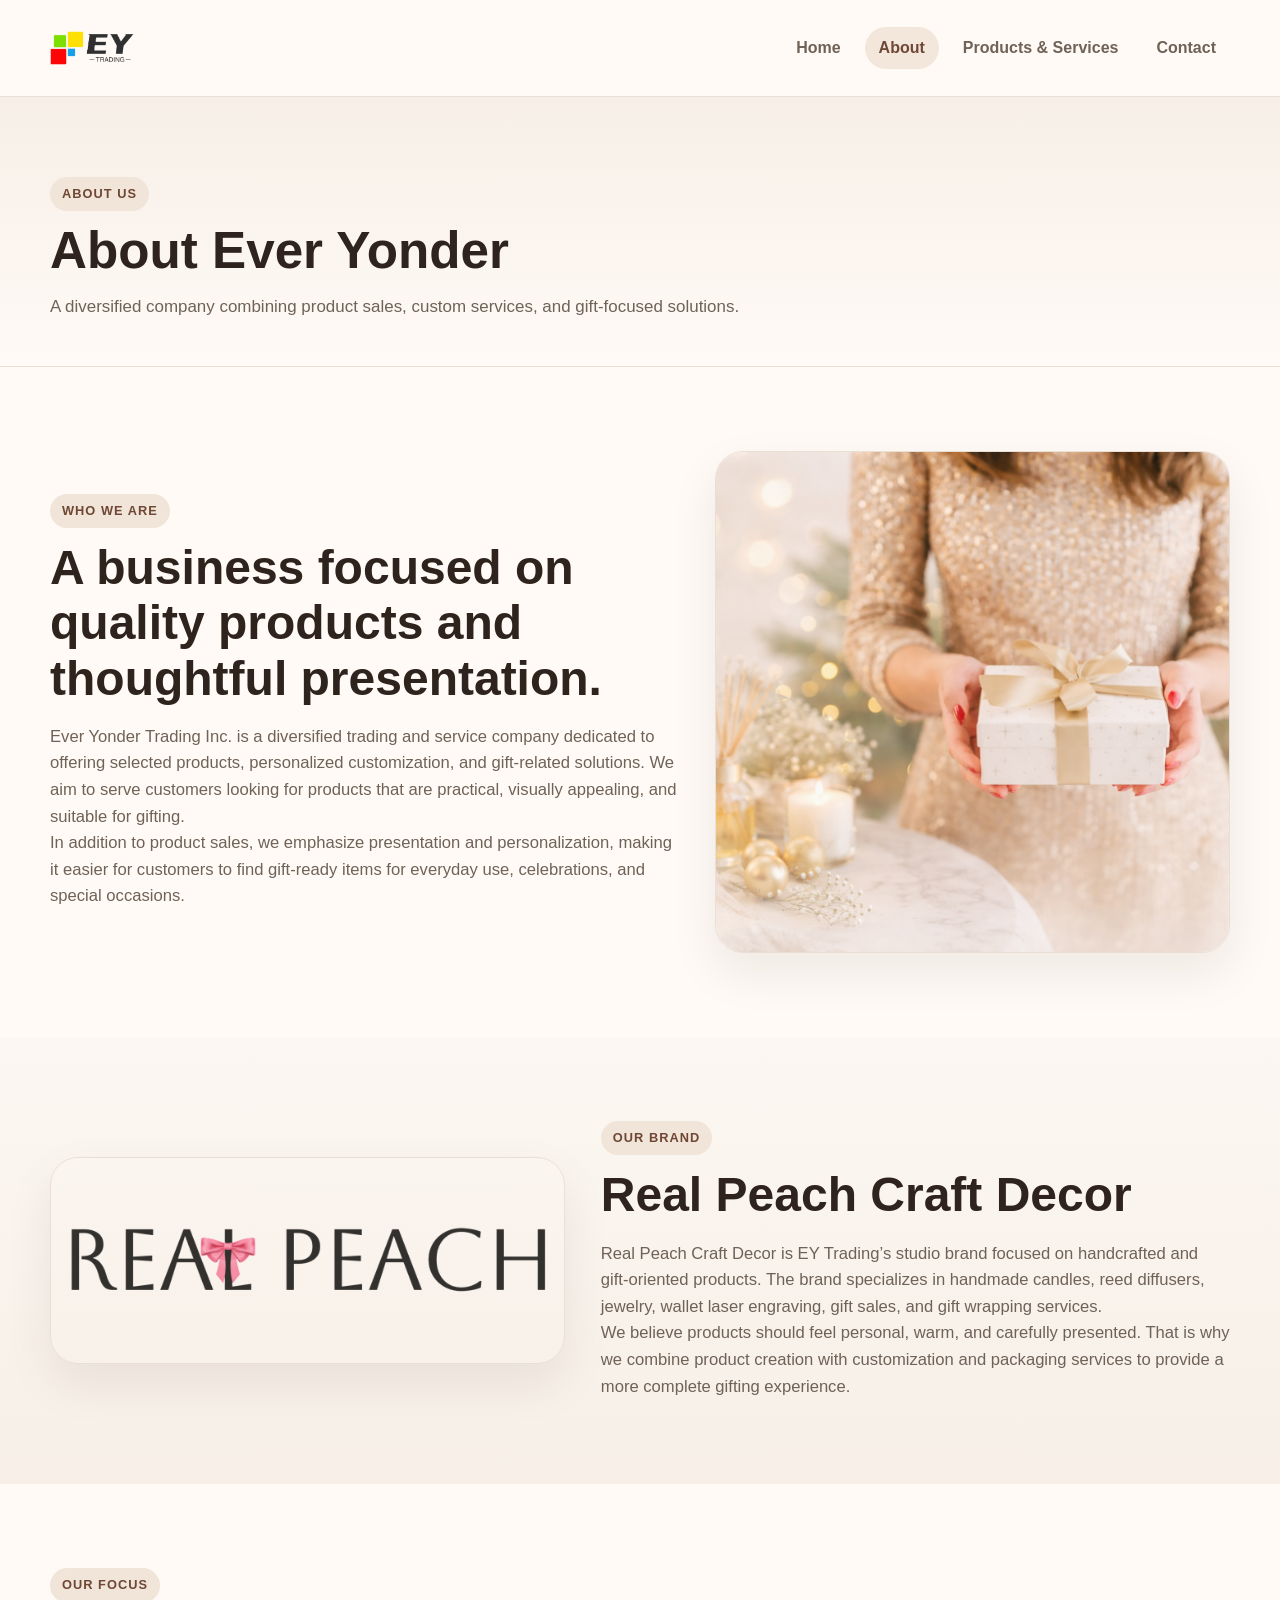
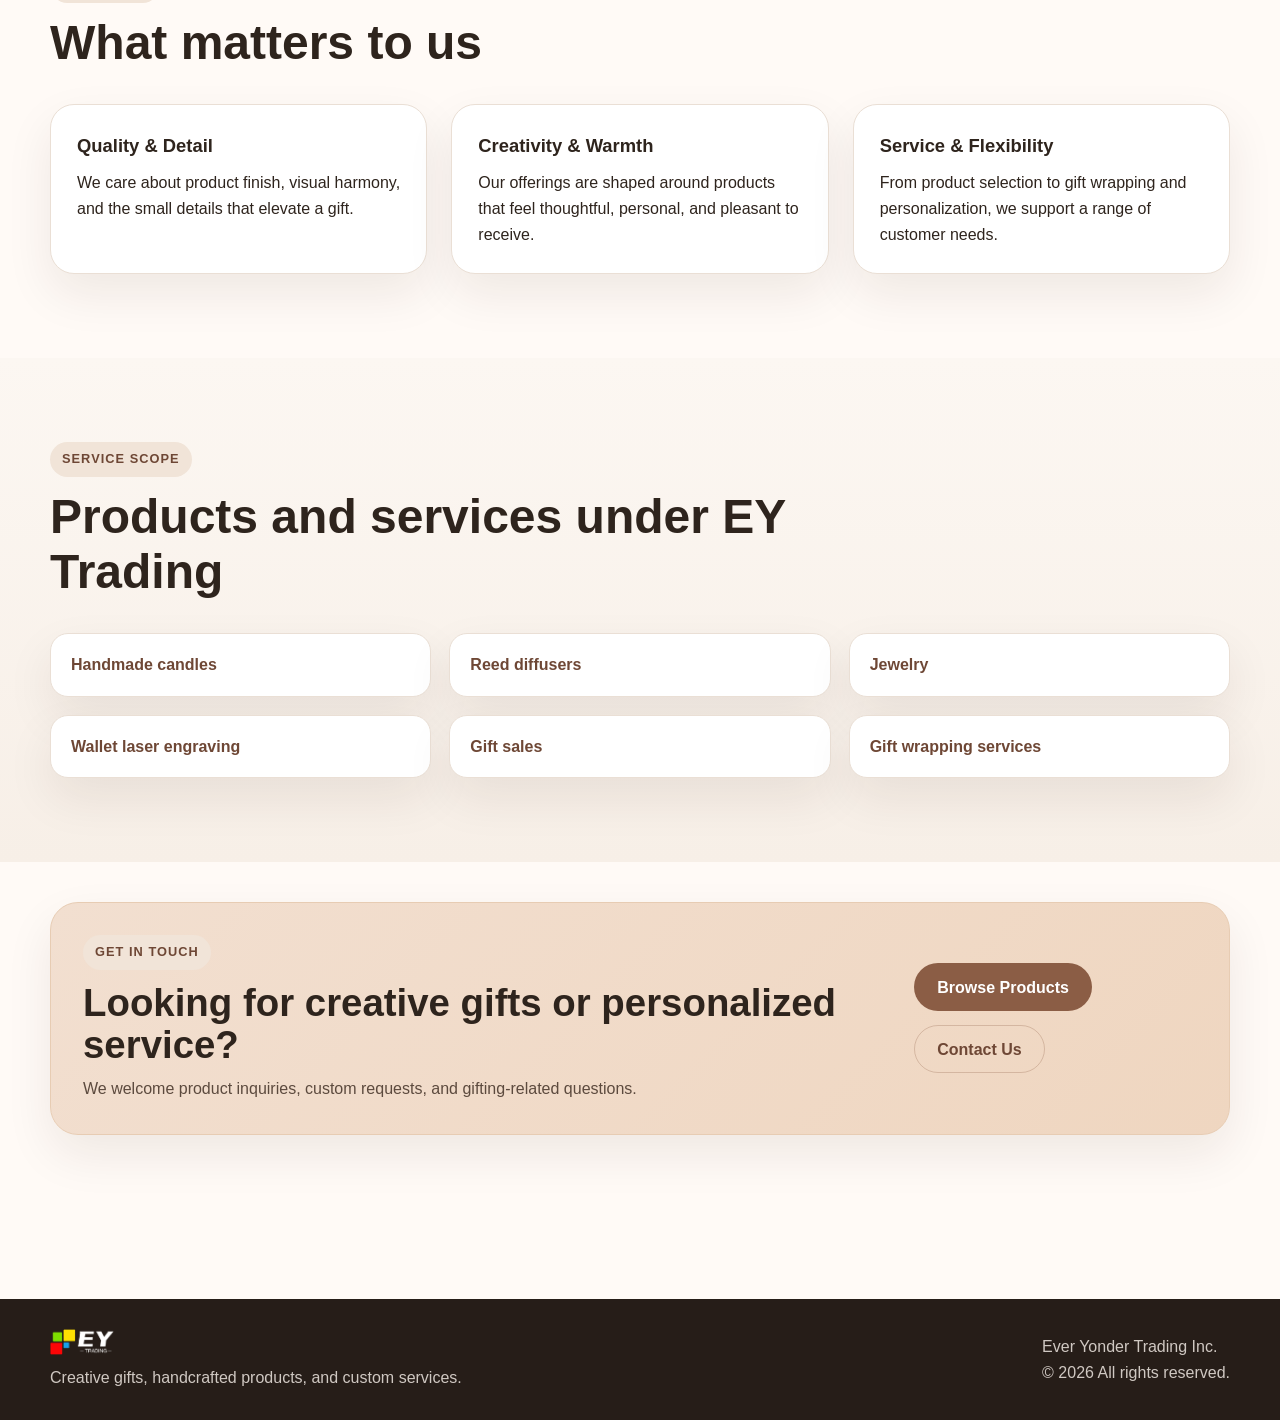
==== about.html @ 559a945e "Update about.html" ====
<!DOCTYPE html>
<html lang="en">
<head>
  <meta charset="UTF-8" />
  <meta name="viewport" content="width=device-width, initial-scale=1.0" />
  <title>About EY Trading | Real Peach Craft Decor & Gift Services</title>
  <meta
    name="description"
    content="Learn about EY Trading and its studio brand Real Peach Craft Decor, offering handmade candles, reed diffusers, jewelry, personalized gifts, and wrapping services."
  />
  <meta name="robots" content="index, follow" />
  <link rel="stylesheet" href="css/styles.css" />
  <script src="js/main.js" defer></script>
</head>
<body>
  <header class="site-header">
    <div class="container header-wrap">
      <a href="index.html" class="brand" aria-label="Home">
        <img src="img/logo-eytrading.png" alt="Logo" class="brand-logo" />
      </a>

      <button class="nav-toggle" aria-label="Toggle navigation" aria-expanded="false">
        <span></span>
        <span></span>
        <span></span>
      </button>

      <nav class="site-nav">
        <ul class="nav-list">
          <li><a href="index.html" class="nav-link">Home</a></li>
          <li><a href="about.html" class="nav-link active">About</a></li>
          <li><a href="products.html" class="nav-link">Products & Services</a></li>
          <li><a href="contact.html" class="nav-link">Contact</a></li>
        </ul>
      </nav>
    </div>
  </header>

  <main>
    <section class="page-banner">
      <div class="container">
        <span class="eyebrow">About Us</span>
        <h1>About Ever Yonder</h1>
        <p>
          A diversified company combining product sales, custom services, and gift-focused solutions.
        </p>
      </div>
    </section>

    <section class="section">
      <div class="container split">
        <div class="split-text">
          <span class="eyebrow">Who We Are</span>
          <h2 class="section-title">A business focused on quality products and thoughtful presentation.</h2>
          <p class="section-text">
            Ever Yonder Trading Inc. is a diversified trading and service company dedicated to offering selected products,
            personalized customization, and gift-related solutions. We aim to serve customers looking for
            products that are practical, visually appealing, and suitable for gifting.
          </p>
          <p class="section-text">
            In addition to product sales, we emphasize presentation and personalization, making it easier
            for customers to find gift-ready items for everyday use, celebrations, and special occasions.
          </p>
        </div>

        <div class="split-media">
          <div class="image-panel">
            <img src="img/hero-bg.png" alt="Gift presentation" />
          </div>
        </div>
      </div>
    </section>

    <section class="section section-soft">
      <div class="container split reverse">
        <div class="split-media">
          <img src="img/real-peach-logo.png" alt="Real Peach Craft Decor candles" class="rounded-image" />
        </div>

        <div class="split-text">
          <span class="eyebrow">Our Brand</span>
          <h2 class="section-title">Real Peach Craft Decor</h2>
          <p class="section-text">
            Real Peach Craft Decor is EY Trading’s studio brand focused on handcrafted and gift-oriented products.
            The brand specializes in handmade candles, reed diffusers, jewelry, wallet laser engraving,
            gift sales, and gift wrapping services.
          </p>
          <p class="section-text">
            We believe products should feel personal, warm, and carefully presented. That is why we combine
            product creation with customization and packaging services to provide a more complete gifting experience.
          </p>
        </div>
      </div>
    </section>

    <section class="section">
      <div class="container">
        <div class="section-head">
          <span class="eyebrow">Our Focus</span>
          <h2 class="section-title">What matters to us</h2>
        </div>

        <div class="card-grid three">
          <article class="card info-card">
            <h3>Quality & Detail</h3>
            <p>We care about product finish, visual harmony, and the small details that elevate a gift.</p>
          </article>

          <article class="card info-card">
            <h3>Creativity & Warmth</h3>
            <p>Our offerings are shaped around products that feel thoughtful, personal, and pleasant to receive.</p>
          </article>

          <article class="card info-card">
            <h3>Service & Flexibility</h3>
            <p>From product selection to gift wrapping and personalization, we support a range of customer needs.</p>
          </article>
        </div>
      </div>
    </section>

    <section class="section section-soft">
      <div class="container">
        <div class="section-head">
          <span class="eyebrow">Service Scope</span>
          <h2 class="section-title">Products and services under EY Trading</h2>
        </div>

        <div class="service-list">
          <div class="service-item">Handmade candles</div>
          <div class="service-item">Reed diffusers</div>
          <div class="service-item">Jewelry</div>
          <div class="service-item">Wallet laser engraving</div>
          <div class="service-item">Gift sales</div>
          <div class="service-item">Gift wrapping services</div>
        </div>
      </div>
    </section>

    <section class="section cta-section">
      <div class="container">
        <div class="cta-box">
          <div>
            <span class="eyebrow">Get in Touch</span>
            <h2>Looking for creative gifts or personalized service?</h2>
            <p>We welcome product inquiries, custom requests, and gifting-related questions.</p>
          </div>
          <div class="cta-actions">
            <a href="products.html" class="btn btn-primary">Browse Products</a>
            <a href="contact.html" class="btn btn-secondary">Contact Us</a>
          </div>
        </div>
      </div>
    </section>
  </main>

  <footer class="site-footer">
    <div class="container footer-wrap">
      <div>
        <img src="img/ey-Ttrading-logo-w.png" alt="Logo" class="footer-logo" />
        <p>Creative gifts, handcrafted products, and custom services.</p>
      </div>
      <div>
        <p>Ever Yonder Trading Inc.</p>
        <p>&copy; <span id="year"></span> All rights reserved.</p>
      </div>
    </div>
  </footer>
</body>
</html>
---- css/styles.css ----
:root {
  --bg: #fffaf6;
  --surface: #ffffff;
  --surface-soft: #f7f0e8;
  --surface-deep: #f2e7dc;
  --text: #2e241d;
  --muted: #6f6257;
  --primary: #8b5d45;
  --primary-dark: #6e4735;
  --accent: #d6a36d;
  --line: #eadfd5;
  --shadow: 0 20px 48px rgba(45, 29, 16, 0.08);
  --radius: 20px;
  --radius-sm: 14px;
  --container: 1180px;
}

* {
  box-sizing: border-box;
  margin: 0;
  padding: 0;
}

html {
  scroll-behavior: smooth;
}

body {
  font-family: -apple-system, BlinkMacSystemFont, "Segoe UI", Roboto, "Helvetica Neue", Arial, sans-serif;
  color: var(--text);
  background: var(--bg);
  line-height: 1.6;
}

img {
  max-width: 100%;
  display: block;
}

a {
  color: inherit;
  text-decoration: none;
}

ul {
  list-style: none;
}

.container {
  width: min(100% - 32px, var(--container));
  margin: 0 auto;
}

.section {
  padding: 84px 0;
}

.section-soft {
  background: linear-gradient(180deg, #fcf7f2 0%, #f7efe7 100%);
}

.section-head {
  max-width: 760px;
  margin-bottom: 34px;
}

.eyebrow {
  display: inline-block;
  margin-bottom: 12px;
  padding: 7px 12px;
  border-radius: 999px;
  background: #f1e4d8;
  color: var(--primary-dark);
  font-size: 0.8rem;
  font-weight: 700;
  letter-spacing: 0.08em;
  text-transform: uppercase;
}

.section-title {
  font-size: clamp(2rem, 4vw, 3rem);
  line-height: 1.15;
  margin-bottom: 18px;
}

.section-text {
  color: var(--muted);
  font-size: 1.04rem;
}

.text-link {
  display: inline-block;
  margin-top: 16px;
  color: var(--primary);
  font-weight: 700;
}

.text-link:hover {
  color: var(--primary-dark);
}

.btn {
  display: inline-flex;
  align-items: center;
  justify-content: center;
  min-height: 48px;
  padding: 0 22px;
  border-radius: 999px;
  font-weight: 700;
  transition: 0.25s ease;
  border: 1px solid transparent;
  cursor: pointer;
}

.btn-primary {
  background: var(--primary);
  color: #fff;
}

.btn-primary:hover {
  background: var(--primary-dark);
}

.btn-secondary {
  background: transparent;
  color: var(--primary-dark);
  border-color: rgba(139, 93, 69, 0.28);
}

.btn-secondary:hover {
  background: #f3e6db;
}

.btn[disabled] {
  opacity: 0.7;
  cursor: not-allowed;
}

.full-width {
  width: 100%;
}

.hidden {
  display: none !important;
}

/* Header */
.site-header {
  position: sticky;
  top: 0;
  z-index: 1000;
  background: rgba(255, 250, 246, 0.92);
  backdrop-filter: blur(14px);
  border-bottom: 1px solid rgba(234, 223, 213, 0.9);
}

.header-wrap {
  display: flex;
  align-items: center;
  justify-content: space-between;
  min-height: 96px;
  gap: 20px;
}

.brand {
  display: inline-flex;
  align-items: center;
  gap: 0;
}

.brand-logo {
  width: 84px;
  height: 84px;
  object-fit: contain;
}

.brand-text {
  display: none;
}

.site-nav {
  margin-left: auto;
}

.nav-list {
  display: flex;
  align-items: center;
  gap: 10px;
}

.nav-link {
  display: inline-flex;
  align-items: center;
  min-height: 42px;
  padding: 0 14px;
  border-radius: 999px;
  color: var(--muted);
  font-weight: 600;
  transition: 0.2s ease;
}

.nav-link:hover,
.nav-link.active {
  color: var(--primary-dark);
  background: #f3e6db;
}

.nav-toggle {
  display: none;
  width: 46px;
  height: 46px;
  border: 1px solid var(--line);
  border-radius: 12px;
  background: #fff;
  cursor: pointer;
}

.nav-toggle span {
  display: block;
  width: 20px;
  height: 2px;
  margin: 5px auto;
  background: var(--text);
  border-radius: 999px;
}

/* Hero */
.hero {
  position: relative;
  min-height: 78vh;
  display: flex;
  align-items: center;
  background-size: cover;
  background-position: center;
}

.hero-overlay {
  position: absolute;
  inset: 0;
  background: linear-gradient(
    90deg,
    rgba(22, 14, 10, 0.68) 0%,
    rgba(22, 14, 10, 0.42) 38%,
    rgba(22, 14, 10, 0.18) 100%
  );
}

.hero-inner {
  position: relative;
  z-index: 1;
  padding: 88px 0;
}

.hero-card {
  width: min(680px, 100%);
  padding: 34px;
  border-radius: 28px;
  background: rgba(255, 250, 246, 0.9);
  backdrop-filter: blur(10px);
  box-shadow: var(--shadow);
}

.hero-card h1 {
  font-size: clamp(2.4rem, 5vw, 4.5rem);
  line-height: 1.05;
  margin-bottom: 18px;
}

.hero-card p {
  color: #4f4339;
  font-size: 1.08rem;
}

.hero-actions {
  display: flex;
  flex-wrap: wrap;
  gap: 14px;
  margin-top: 24px;
}

/* Page banner */
.page-banner {
  padding: 80px 0 46px;
  background: linear-gradient(180deg, #f7efe7 0%, #fffaf6 100%);
  border-bottom: 1px solid var(--line);
}

.page-banner h1 {
  font-size: clamp(2.2rem, 4vw, 3.6rem);
  line-height: 1.08;
  margin-bottom: 14px;
}

.page-banner p {
  max-width: 760px;
  color: var(--muted);
  font-size: 1.06rem;
}

/* Split layout */
.split {
  display: grid;
  grid-template-columns: 1.1fr 0.9fr;
  gap: 36px;
  align-items: center;
}

.split.reverse {
  grid-template-columns: 0.9fr 1.1fr;
}

.split-home {
  grid-template-columns: 1fr 1fr;
  gap: 44px;
}

.logo-panel {
  display: flex;
  align-items: center;
  justify-content: center;
  min-height: 360px;
  padding: 28px;
  border-radius: 28px;
  background: var(--surface);
  box-shadow: var(--shadow);
  border: 1px solid var(--line);
}

.logo-panel img {
  max-width: 280px;
  width: 100%;
  object-fit: contain;
}

/* Full image panel for home/about */
.image-panel {
  min-height: 500px;
  border-radius: 28px;
  background: var(--surface);
  box-shadow: var(--shadow);
  border: 1px solid var(--line);
  overflow: hidden;
}

.image-panel img {
  width: 100%;
  height: 100%;
  min-height: 500px;
  object-fit: cover;
  display: block;
}

.home-image-panel {
  min-height: 560px;
}

.home-image-panel img {
  min-height: 560px;
}

.rounded-image {
  width: 100%;
  border-radius: 28px;
  box-shadow: var(--shadow);
  border: 1px solid var(--line);
}

/* Cards */
.card-grid {
  display: grid;
  gap: 24px;
}

.card-grid.four {
  grid-template-columns: repeat(4, minmax(0, 1fr));
}

.card-grid.three {
  grid-template-columns: repeat(3, minmax(0, 1fr));
}

.card {
  background: var(--surface);
  border: 1px solid var(--line);
  border-radius: 24px;
  overflow: hidden;
  box-shadow: var(--shadow);
}

.card-img {
  width: 100%;
  aspect-ratio: 4 / 3;
  object-fit: cover;
}

.card-body {
  padding: 22px;
}

.card-body h3 {
  font-size: 1.2rem;
  margin-bottom: 10px;
}

.card-body p {
  color: var(--muted);
}

.info-card {
  padding: 26px;
}

.info-card h3 {
  margin-bottom: 10px;
  font-size: 1.15rem;
}

.collection-card,
.product-card,
.service-card,
.service-only {
  height: 100%;
}

.service-card,
.service-only {
  display: flex;
  flex-direction: column;
  justify-content: center;
}

.icon-box {
  display: flex;
  align-items: center;
  justify-content: center;
  min-height: 210px;
  background: linear-gradient(135deg, #f3e4d7 0%, #e9d2bd 100%);
  color: var(--primary-dark);
  font-size: 1.35rem;
  font-weight: 800;
  letter-spacing: 0.03em;
}

.tag-row {
  display: flex;
  flex-wrap: wrap;
  gap: 8px;
  margin-bottom: 12px;
}

.tag {
  display: inline-flex;
  align-items: center;
  min-height: 28px;
  padding: 0 10px;
  border-radius: 999px;
  background: #f5ece4;
  color: var(--primary-dark);
  font-size: 0.78rem;
  font-weight: 700;
}

/* Lists / gallery */
.service-list {
  display: grid;
  grid-template-columns: repeat(3, minmax(0, 1fr));
  gap: 18px;
}

.service-item {
  padding: 18px 20px;
  border-radius: 18px;
  background: var(--surface);
  border: 1px solid var(--line);
  box-shadow: var(--shadow);
  font-weight: 700;
  color: var(--primary-dark);
}

.gallery-grid {
  display: grid;
  grid-template-columns: repeat(3, minmax(0, 1fr));
  gap: 24px;
}

.gallery-item {
  width: 100%;
  aspect-ratio: 1 / 1;
  object-fit: cover;
  border-radius: 22px;
  border: 1px solid var(--line);
  box-shadow: var(--shadow);
  background: #fff;
}

/* CTA */
.cta-section {
  padding-top: 40px;
}

.cta-box {
  display: flex;
  align-items: center;
  justify-content: space-between;
  gap: 24px;
  padding: 32px;
  border-radius: 28px;
  background: linear-gradient(135deg, #f2dfd0 0%, #efd6c0 100%);
  border: 1px solid #e7ccb3;
  box-shadow: var(--shadow);
}

.cta-box h2 {
  font-size: clamp(1.8rem, 3vw, 2.6rem);
  line-height: 1.1;
  margin-bottom: 10px;
}

.cta-box p {
  max-width: 720px;
  color: #5c4a3e;
}

.cta-actions {
  display: flex;
  flex-wrap: wrap;
  gap: 14px;
}

/* Contact */
.contact-grid {
  display: grid;
  grid-template-columns: 0.9fr 1.1fr;
  gap: 26px;
  align-items: start;
}

.contact-info {
  display: grid;
  gap: 18px;
}

.contact-card,
.contact-item,
.contact-form {
  background: var(--surface);
  border: 1px solid var(--line);
  border-radius: 24px;
  box-shadow: var(--shadow);
}

.contact-card,
.contact-item {
  padding: 24px;
}

.contact-card h2,
.contact-item h3 {
  margin-bottom: 10px;
}

.contact-card p,
.contact-item p,
.contact-item a {
  color: var(--muted);
}

.contact-form {
  padding: 26px;
}

.form-row {
  display: grid;
  grid-template-columns: repeat(2, minmax(0, 1fr));
  gap: 16px;
}

.form-field {
  margin-bottom: 16px;
}

.form-field label {
  display: inline-block;
  margin-bottom: 8px;
  font-weight: 700;
  color: var(--primary-dark);
}

.form-field input,
.form-field textarea {
  width: 100%;
  border: 1px solid #dbcab9;
  border-radius: 14px;
  background: #fffdfb;
  padding: 14px 16px;
  font: inherit;
  color: var(--text);
  outline: none;
  transition: 0.2s ease;
}

.form-field input:focus,
.form-field textarea:focus {
  border-color: var(--primary);
  box-shadow: 0 0 0 4px rgba(139, 93, 69, 0.1);
}

.form-status {
  display: none;
  margin-top: 16px;
  padding: 14px 16px;
  border-radius: 14px;
  font-size: 0.96rem;
  font-weight: 600;
  line-height: 1.5;
}

.form-status.show {
  display: block;
}

.form-status.success {
  background: #edf8f0;
  color: #1f6b38;
  border: 1px solid #b9e2c4;
}

.form-status.error {
  background: #fff1f0;
  color: #b42318;
  border: 1px solid #f2b8b5;
}

/* Footer */
.site-footer {
  margin-top: 80px;
  padding: 30px 0;
  background: #261d18;
  color: #f5eee8;
}

.footer-wrap {
  display: flex;
  align-items: center;
  justify-content: space-between;
  gap: 18px;
}

.footer-logo {
  width: 64px;
  height: auto;
  display: block;
  margin-bottom: 10px;
}

.footer-wrap p {
  color: rgba(245, 238, 232, 0.82);
}

/* Responsive */
@media (max-width: 1080px) {
  .card-grid.four {
    grid-template-columns: repeat(2, minmax(0, 1fr));
  }

  .card-grid.three,
  .gallery-grid,
  .service-list {
    grid-template-columns: repeat(2, minmax(0, 1fr));
  }

  .split,
  .split.reverse,
  .split-home,
  .contact-grid {
    grid-template-columns: 1fr;
  }

  .cta-box {
    flex-direction: column;
    align-items: stretch;
  }

  .home-image-panel,
  .home-image-panel img {
    min-height: 480px;
  }
}

@media (max-width: 860px) {
  .nav-toggle {
    display: inline-block;
  }

  .site-nav {
    position: absolute;
    top: 96px;
    left: 16px;
    right: 16px;
  }

  .nav-list {
    display: none;
    flex-direction: column;
    gap: 8px;
    padding: 14px;
    background: rgba(255, 250, 246, 0.98);
    border: 1px solid var(--line);
    border-radius: 20px;
    box-shadow: var(--shadow);
  }

  .nav-list.open {
    display: flex;
  }

  .nav-link {
    width: 100%;
    justify-content: center;
  }

  .hero {
    min-height: 70vh;
  }

  .hero-card {
    padding: 26px;
  }

  .hero-card h1 {
    font-size: clamp(2.1rem, 9vw, 3.2rem);
  }

  .form-row,
  .card-grid.four,
  .card-grid.three,
  .gallery-grid,
  .service-list {
    grid-template-columns: 1fr;
  }

  .footer-wrap {
    flex-direction: column;
    align-items: flex-start;
  }
}

@media (max-width: 560px) {
  .section {
    padding: 68px 0;
  }

  .page-banner {
    padding: 64px 0 38px;
  }

  .header-wrap {
    min-height: 86px;
  }

  .site-nav {
    top: 86px;
  }

  .hero-inner {
    padding: 64px 0;
  }

  .hero-card,
  .cta-box,
  .contact-card,
  .contact-item,
  .contact-form,
  .logo-panel,
  .image-panel {
    border-radius: 22px;
  }

  .cta-box {
    padding: 24px;
  }

  .brand-logo {
    width: 72px;
    height: 72px;
  }

  .footer-logo {
    width: 58px;
  }

  .image-panel,
  .image-panel img {
    min-height: 340px;
  }

  .home-image-panel,
  .home-image-panel img {
    min-height: 380px;
  }
}
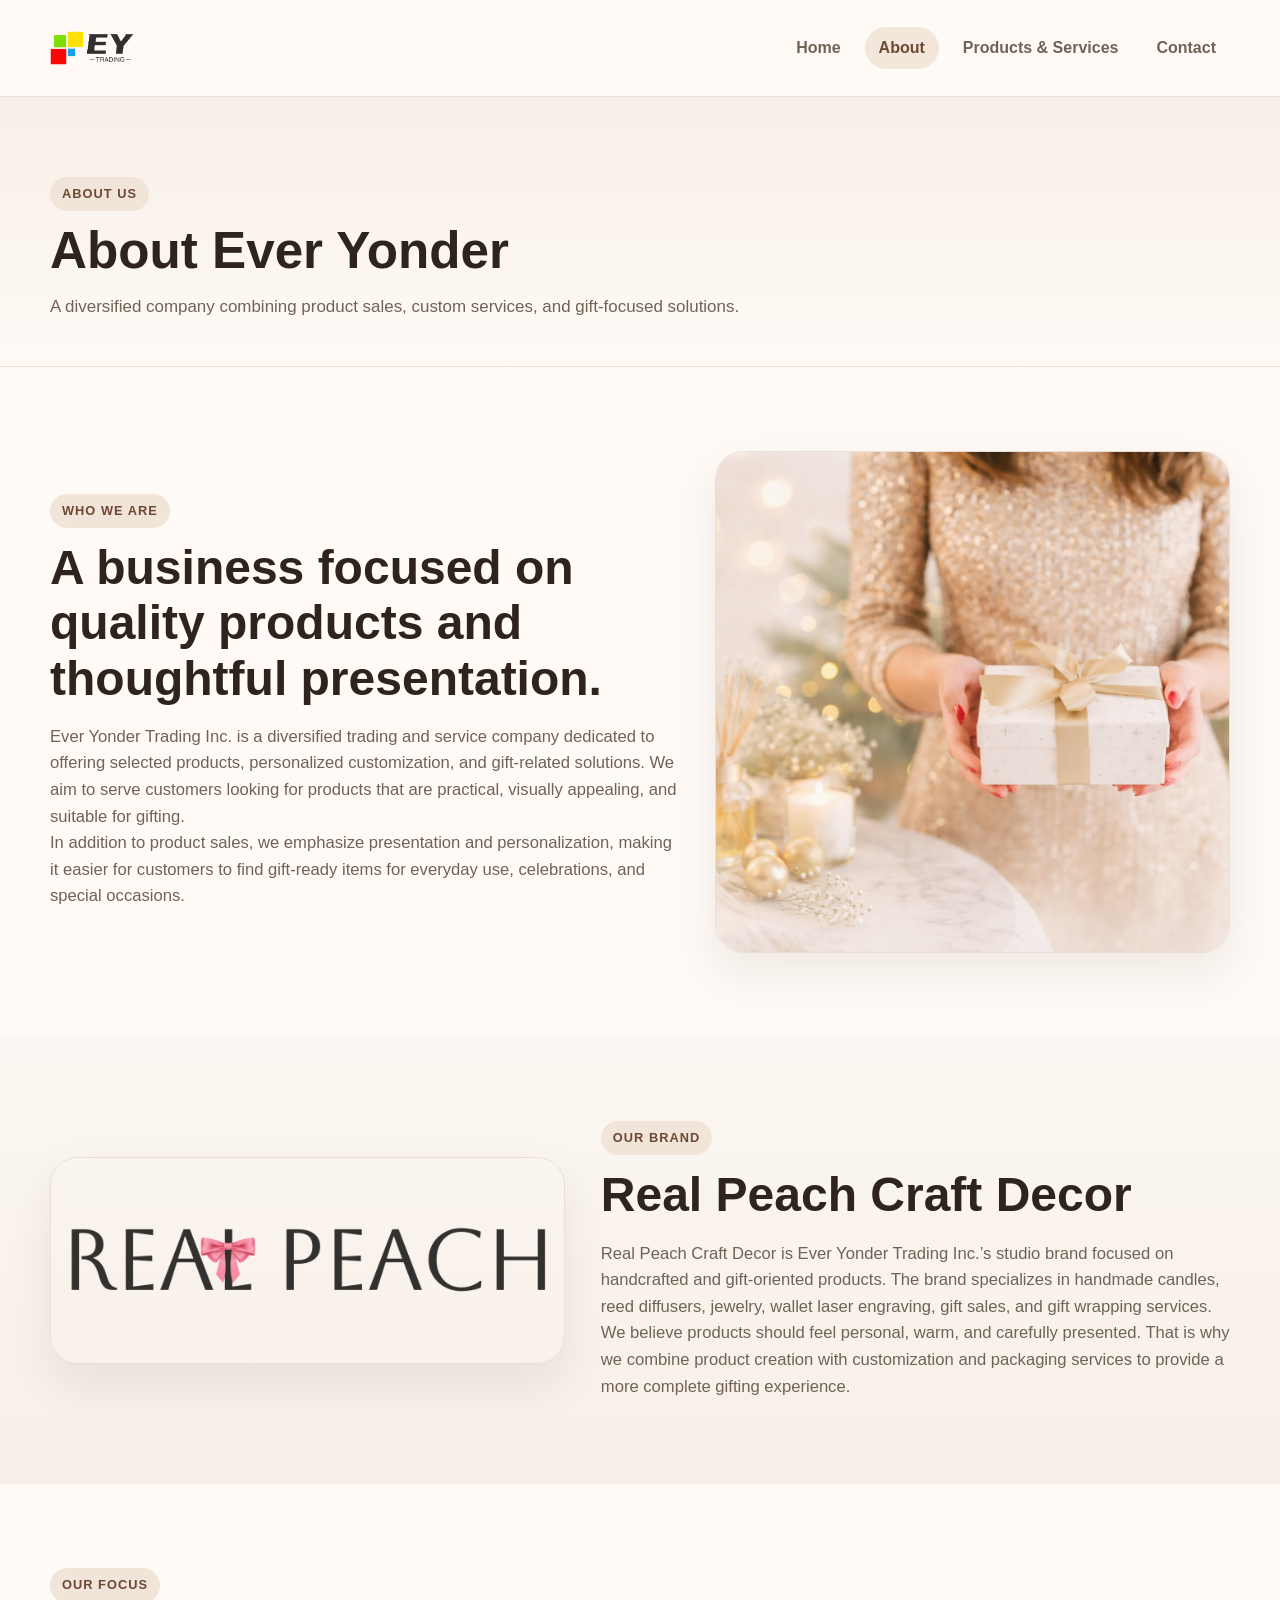
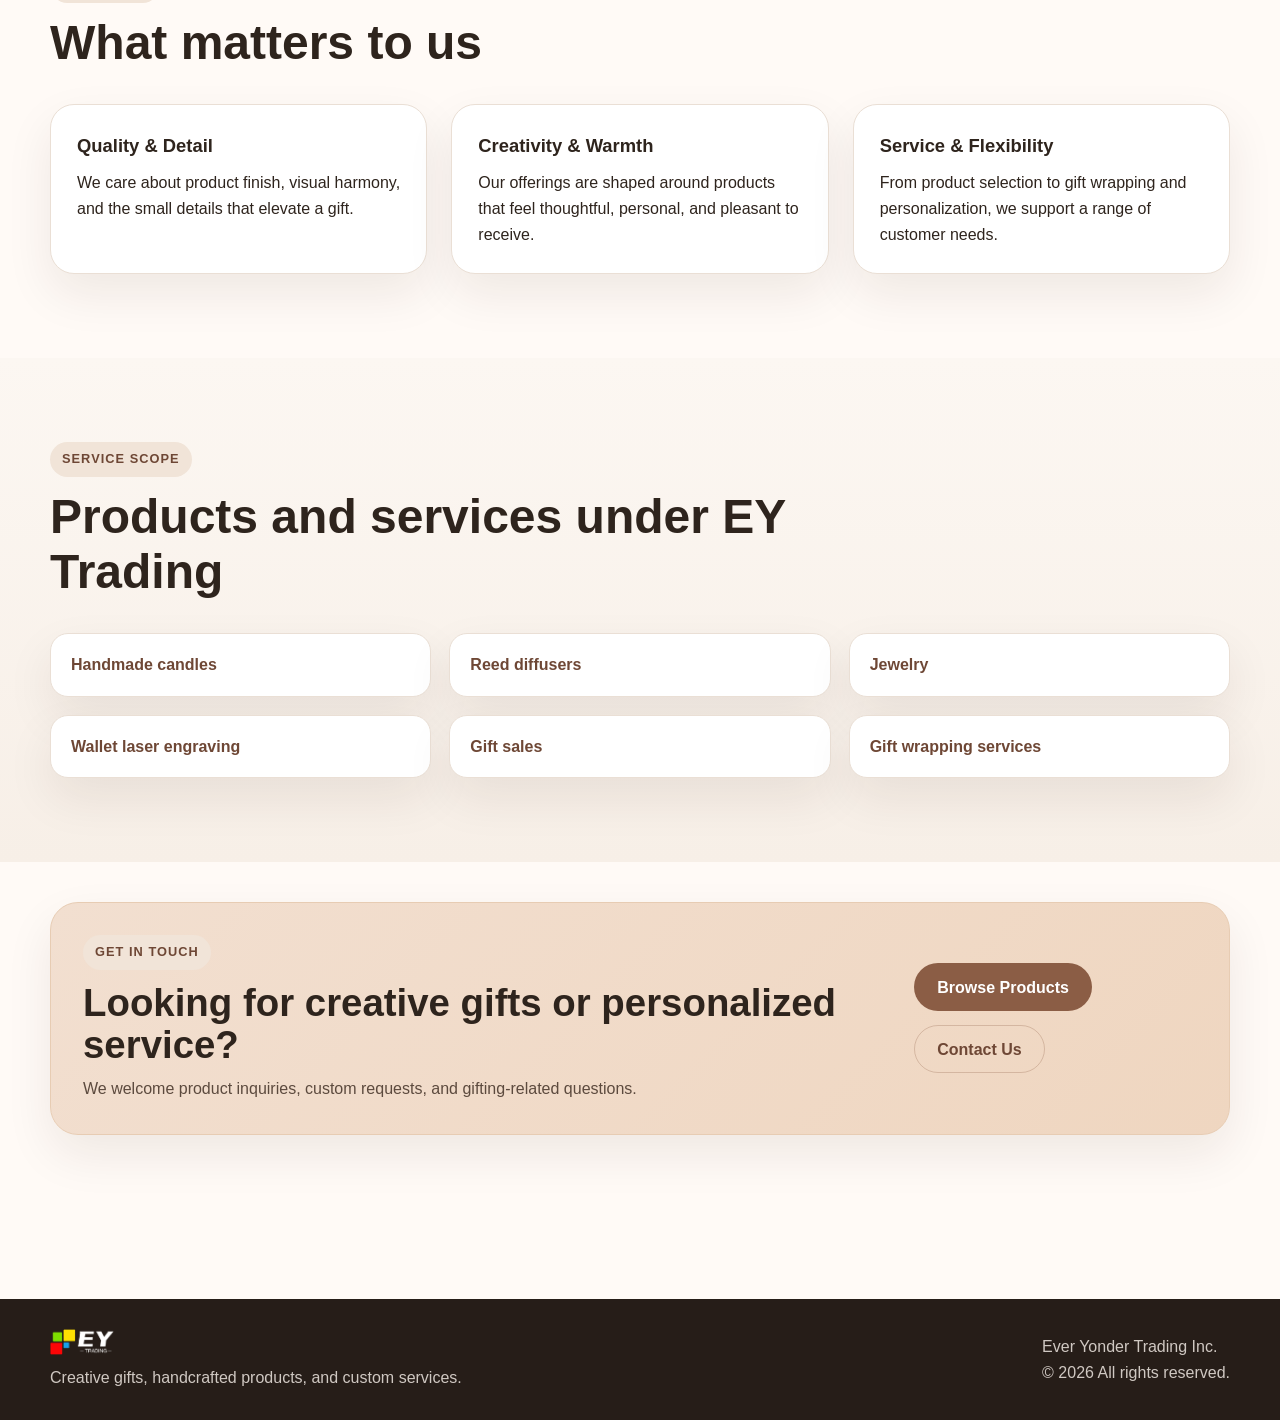
==== commit c6434876: "Update about.html" ====
--- a/about.html
+++ b/about.html
@@ -81,7 +81,7 @@
           <span class="eyebrow">Our Brand</span>
           <h2 class="section-title">Real Peach Craft Decor</h2>
           <p class="section-text">
-            Real Peach Craft Decor is EY Trading’s studio brand focused on handcrafted and gift-oriented products.
+            Real Peach Craft Decor is Ever Yonder Trading Inc.’s studio brand focused on handcrafted and gift-oriented products.
             The brand specializes in handmade candles, reed diffusers, jewelry, wallet laser engraving,
             gift sales, and gift wrapping services.
           </p>
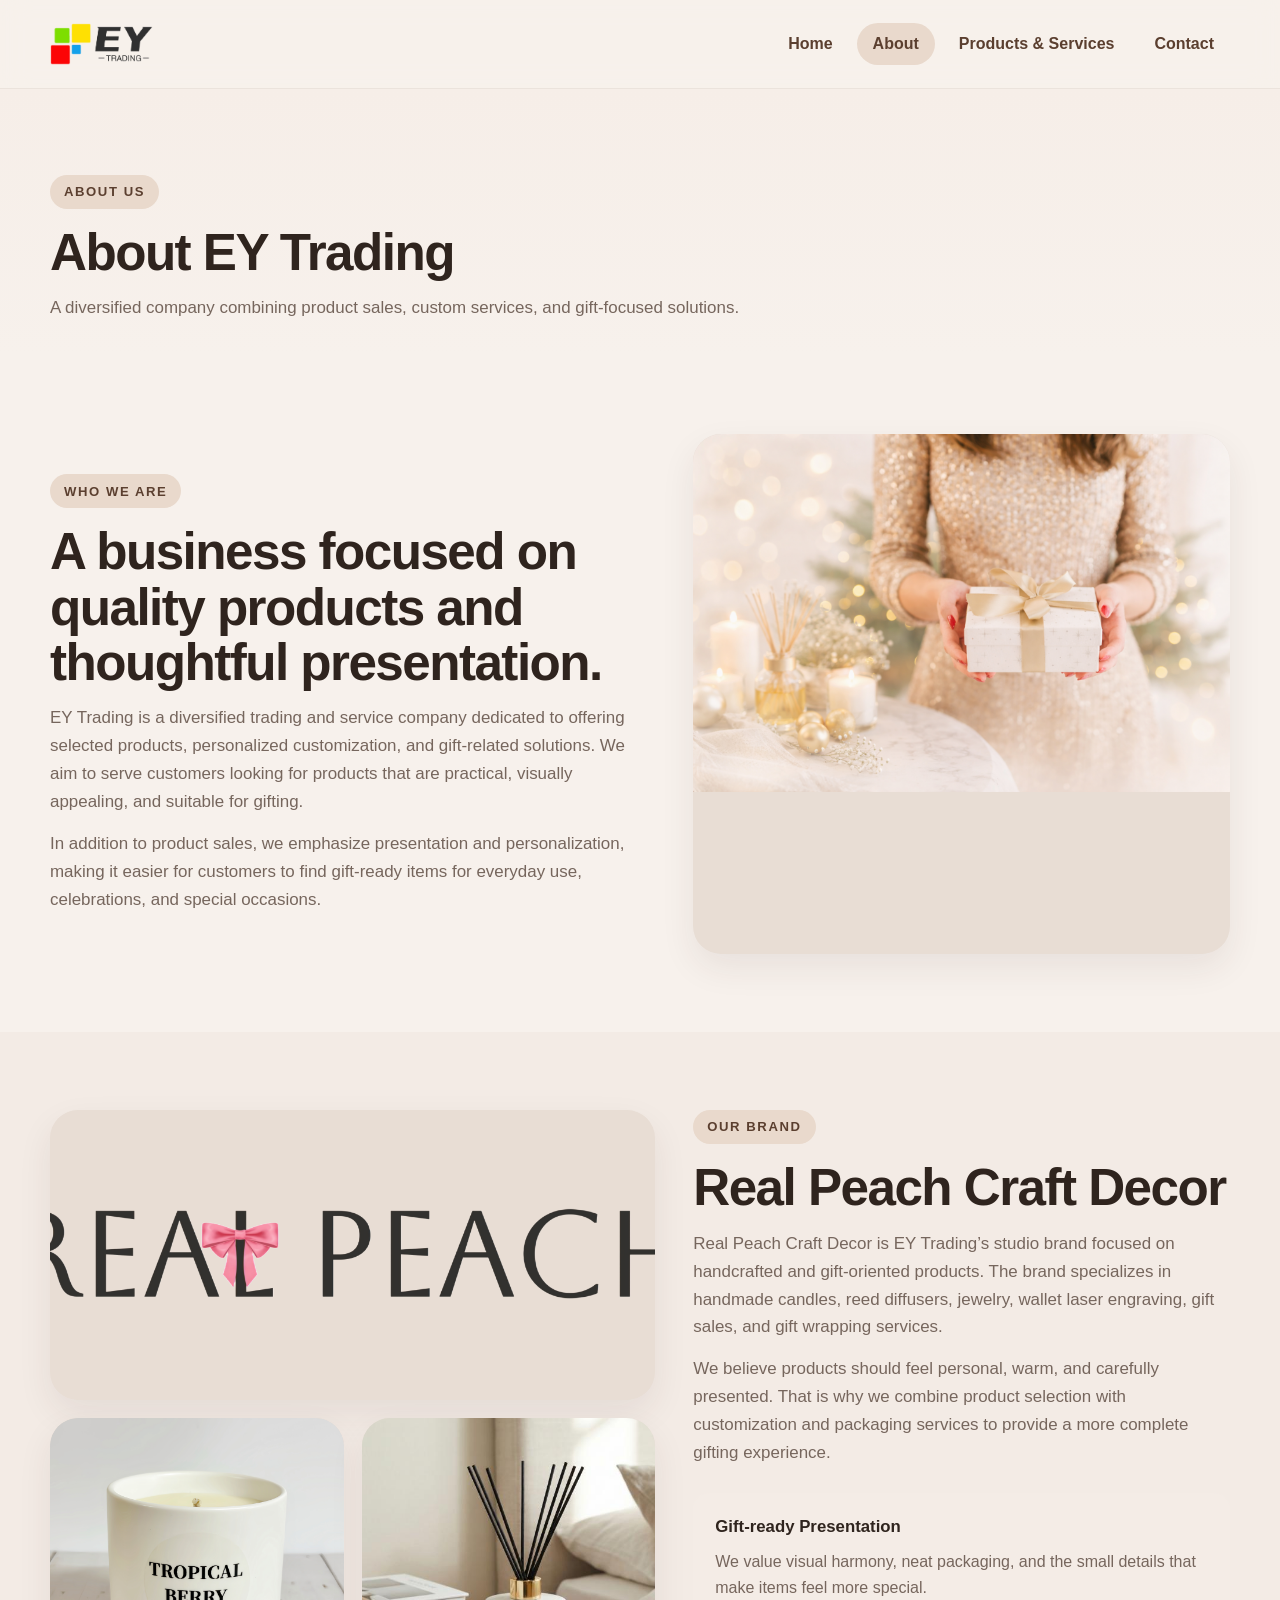
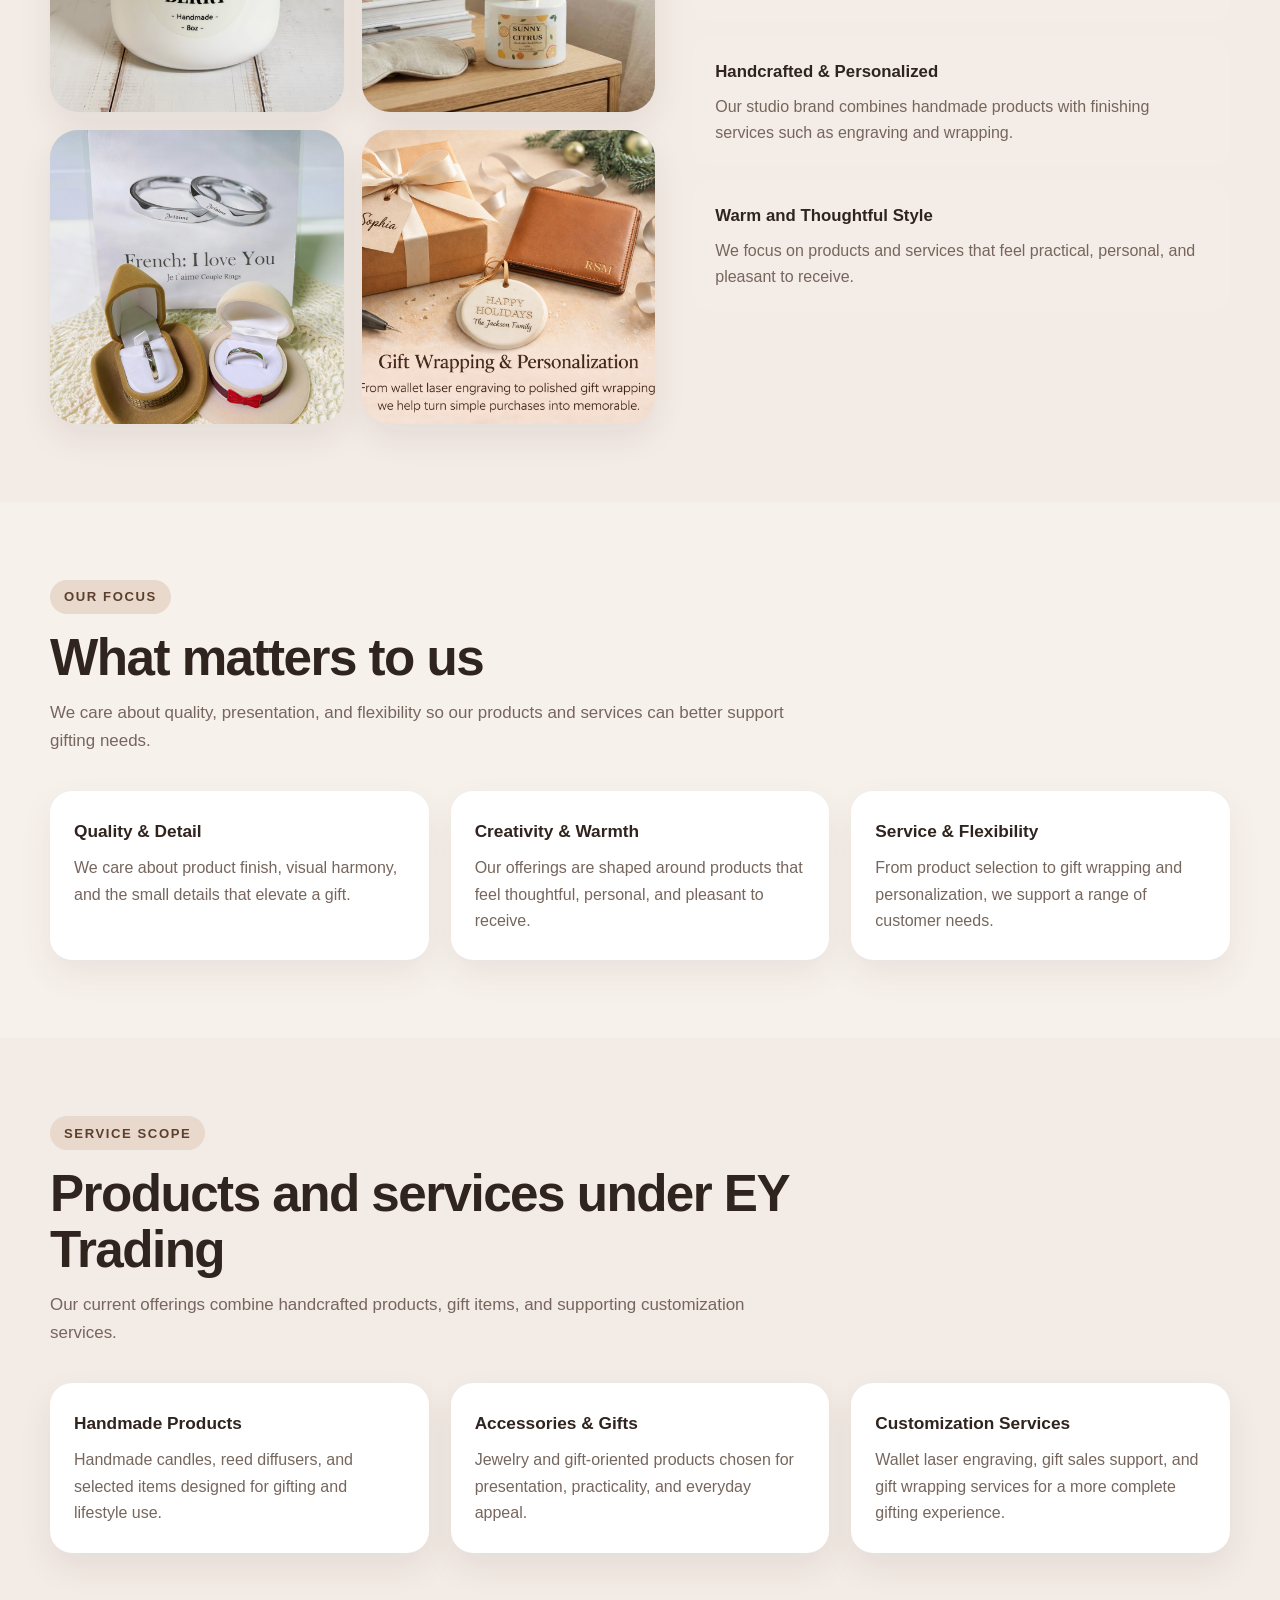
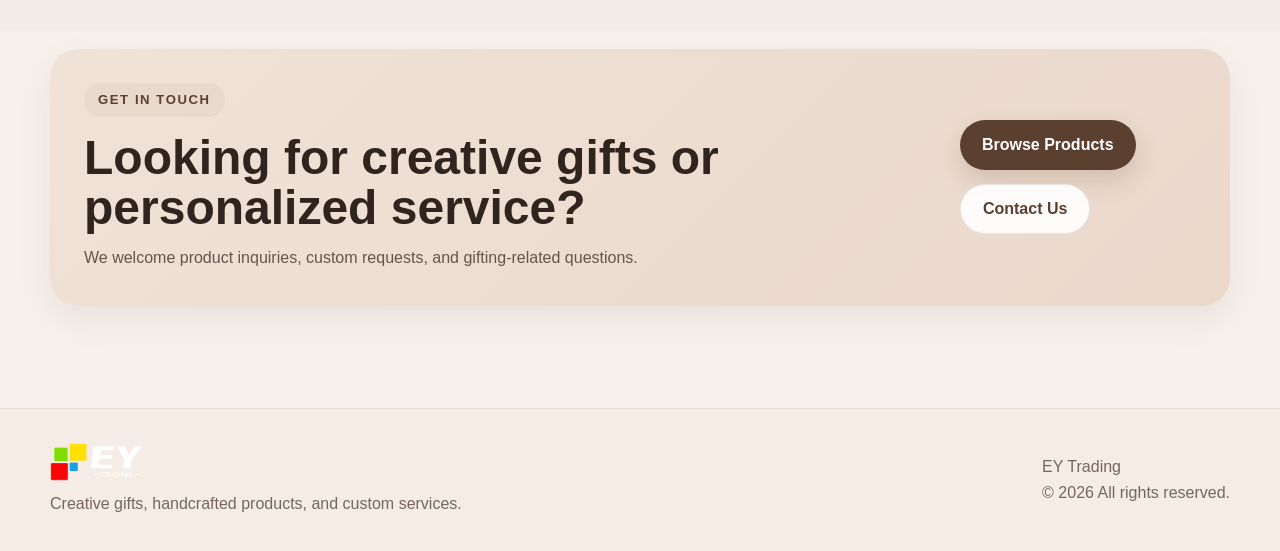
==== commit 96850d0e: "Update about.html" ====
--- a/about.html
+++ b/about.html
@@ -16,7 +16,7 @@
   <header class="site-header">
     <div class="container header-wrap">
       <a href="index.html" class="brand" aria-label="Home">
-        <img src="img/logo-eytrading.png" alt="Logo" class="brand-logo" />
+        <img src="img/logo-eytrading.png" alt="EY Trading logo" class="brand-logo" />
       </a>
 
       <button class="nav-toggle" aria-label="Toggle navigation" aria-expanded="false">
@@ -29,7 +29,7 @@
         <ul class="nav-list">
           <li><a href="index.html" class="nav-link">Home</a></li>
           <li><a href="about.html" class="nav-link active">About</a></li>
-          <li><a href="products.html" class="nav-link">Products & Services</a></li>
+          <li><a href="products.html" class="nav-link">Products &amp; Services</a></li>
           <li><a href="contact.html" class="nav-link">Contact</a></li>
         </ul>
       </nav>
@@ -37,11 +37,11 @@
   </header>
 
   <main>
-    <section class="page-banner">
+    <section class="page-hero">
       <div class="container">
         <span class="eyebrow">About Us</span>
-        <h1>About Ever Yonder</h1>
-        <p>
+        <h1 class="section-title">About EY Trading</h1>
+        <p class="section-text">
           A diversified company combining product sales, custom services, and gift-focused solutions.
         </p>
       </div>
@@ -53,18 +53,18 @@
           <span class="eyebrow">Who We Are</span>
           <h2 class="section-title">A business focused on quality products and thoughtful presentation.</h2>
           <p class="section-text">
-            Ever Yonder Trading Inc. is a diversified trading and service company dedicated to offering selected products,
+            EY Trading is a diversified trading and service company dedicated to offering selected products,
             personalized customization, and gift-related solutions. We aim to serve customers looking for
             products that are practical, visually appealing, and suitable for gifting.
           </p>
-          <p class="section-text">
+          <p class="section-text" style="margin-top: 14px;">
             In addition to product sales, we emphasize presentation and personalization, making it easier
             for customers to find gift-ready items for everyday use, celebrations, and special occasions.
           </p>
         </div>
 
         <div class="split-media">
-          <div class="image-panel">
+          <div class="image-panel home-image-panel">
             <img src="img/hero-bg.png" alt="Gift presentation" />
           </div>
         </div>
@@ -72,23 +72,56 @@
     </section>
 
     <section class="section section-soft">
-      <div class="container split reverse">
+      <div class="container split split-product-brand">
         <div class="split-media">
-          <img src="img/real-peach-logo.png" alt="Real Peach Craft Decor candles" class="rounded-image" />
+          <div class="brand-gallery">
+            <div class="image-panel brand-gallery-large">
+              <img src="img/real-peach-logo.png" alt="Real Peach Craft Decor" />
+            </div>
+            <div class="brand-gallery-grid">
+              <div class="image-panel">
+                <img src="img/candle-collection.png" alt="Handmade candle collection" />
+              </div>
+              <div class="image-panel">
+                <img src="img/diffuser-collection.jpg" alt="Reed diffuser collection" />
+              </div>
+              <div class="image-panel">
+                <img src="img/jewelry-collection.png" alt="Jewelry collection" />
+              </div>
+              <div class="image-panel">
+                <img src="img/gift-wrapping.png" alt="Gift wrapping and personalization" />
+              </div>
+            </div>
+          </div>
         </div>
 
         <div class="split-text">
           <span class="eyebrow">Our Brand</span>
           <h2 class="section-title">Real Peach Craft Decor</h2>
           <p class="section-text">
-            Real Peach Craft Decor is Ever Yonder Trading Inc.’s studio brand focused on handcrafted and gift-oriented products.
+            Real Peach Craft Decor is EY Trading’s studio brand focused on handcrafted and gift-oriented products.
             The brand specializes in handmade candles, reed diffusers, jewelry, wallet laser engraving,
             gift sales, and gift wrapping services.
           </p>
-          <p class="section-text">
+          <p class="section-text" style="margin-top: 14px;">
             We believe products should feel personal, warm, and carefully presented. That is why we combine
-            product creation with customization and packaging services to provide a more complete gifting experience.
-          </p>
+            product selection with customization and packaging services to provide a more complete gifting experience.
+          </p>
+
+          <div class="feature-list" style="margin-top: 26px;">
+            <div class="feature-item">
+              <h3>Gift-ready Presentation</h3>
+              <p>We value visual harmony, neat packaging, and the small details that make items feel more special.</p>
+            </div>
+            <div class="feature-item">
+              <h3>Handcrafted & Personalized</h3>
+              <p>Our studio brand combines handmade products with finishing services such as engraving and wrapping.</p>
+            </div>
+            <div class="feature-item">
+              <h3>Warm and Thoughtful Style</h3>
+              <p>We focus on products and services that feel practical, personal, and pleasant to receive.</p>
+            </div>
+          </div>
         </div>
       </div>
     </section>
@@ -98,21 +131,24 @@
         <div class="section-head">
           <span class="eyebrow">Our Focus</span>
           <h2 class="section-title">What matters to us</h2>
+          <p class="section-text">
+            We care about quality, presentation, and flexibility so our products and services can better support gifting needs.
+          </p>
         </div>
 
         <div class="card-grid three">
           <article class="card info-card">
-            <h3>Quality & Detail</h3>
+            <h3>Quality &amp; Detail</h3>
             <p>We care about product finish, visual harmony, and the small details that elevate a gift.</p>
           </article>
 
           <article class="card info-card">
-            <h3>Creativity & Warmth</h3>
+            <h3>Creativity &amp; Warmth</h3>
             <p>Our offerings are shaped around products that feel thoughtful, personal, and pleasant to receive.</p>
           </article>
 
           <article class="card info-card">
-            <h3>Service & Flexibility</h3>
+            <h3>Service &amp; Flexibility</h3>
             <p>From product selection to gift wrapping and personalization, we support a range of customer needs.</p>
           </article>
         </div>
@@ -124,15 +160,26 @@
         <div class="section-head">
           <span class="eyebrow">Service Scope</span>
           <h2 class="section-title">Products and services under EY Trading</h2>
-        </div>
-
-        <div class="service-list">
-          <div class="service-item">Handmade candles</div>
-          <div class="service-item">Reed diffusers</div>
-          <div class="service-item">Jewelry</div>
-          <div class="service-item">Wallet laser engraving</div>
-          <div class="service-item">Gift sales</div>
-          <div class="service-item">Gift wrapping services</div>
+          <p class="section-text">
+            Our current offerings combine handcrafted products, gift items, and supporting customization services.
+          </p>
+        </div>
+
+        <div class="card-grid three">
+          <article class="card info-card">
+            <h3>Handmade Products</h3>
+            <p>Handmade candles, reed diffusers, and selected items designed for gifting and lifestyle use.</p>
+          </article>
+
+          <article class="card info-card">
+            <h3>Accessories &amp; Gifts</h3>
+            <p>Jewelry and gift-oriented products chosen for presentation, practicality, and everyday appeal.</p>
+          </article>
+
+          <article class="card info-card">
+            <h3>Customization Services</h3>
+            <p>Wallet laser engraving, gift sales support, and gift wrapping services for a more complete gifting experience.</p>
+          </article>
         </div>
       </div>
     </section>
@@ -143,7 +190,9 @@
           <div>
             <span class="eyebrow">Get in Touch</span>
             <h2>Looking for creative gifts or personalized service?</h2>
-            <p>We welcome product inquiries, custom requests, and gifting-related questions.</p>
+            <p>
+              We welcome product inquiries, custom requests, and gifting-related questions.
+            </p>
           </div>
           <div class="cta-actions">
             <a href="products.html" class="btn btn-primary">Browse Products</a>
@@ -157,11 +206,11 @@
   <footer class="site-footer">
     <div class="container footer-wrap">
       <div>
-        <img src="img/ey-Ttrading-logo-w.png" alt="Logo" class="footer-logo" />
+        <img src="img/ey-Ttrading-logo-w.png" alt="EY Trading footer logo" class="footer-logo" />
         <p>Creative gifts, handcrafted products, and custom services.</p>
       </div>
       <div>
-        <p>Ever Yonder Trading Inc.</p>
+        <p>EY Trading</p>
         <p>&copy; <span id="year"></span> All rights reserved.</p>
       </div>
     </div>
--- a/css/styles.css
+++ b/css/styles.css
@@ -1,24 +1,26 @@
 :root {
-  --bg: #fffaf6;
+  --bg: #f7f1ec;
+  --bg-soft: #efe4db;
   --surface: #ffffff;
-  --surface-soft: #f7f0e8;
-  --surface-deep: #f2e7dc;
-  --text: #2e241d;
-  --muted: #6f6257;
-  --primary: #8b5d45;
-  --primary-dark: #6e4735;
-  --accent: #d6a36d;
-  --line: #eadfd5;
-  --shadow: 0 20px 48px rgba(45, 29, 16, 0.08);
-  --radius: 20px;
-  --radius-sm: 14px;
+  --surface-alt: #f4ece6;
+  --text: #2f241e;
+  --muted: #76665d;
+  --line: #ddcfc4;
+  --primary: #5b3f2f;
+  --primary-2: #7a5b49;
+  --accent: #e9d9cc;
+  --shadow: 0 14px 34px rgba(65, 44, 33, 0.08);
+  --shadow-soft: 0 10px 26px rgba(65, 44, 33, 0.05);
+  --radius-xl: 28px;
+  --radius-lg: 22px;
+  --radius-md: 16px;
+  --radius-sm: 999px;
   --container: 1180px;
+  --transition: 0.28s ease;
 }
 
 * {
   box-sizing: border-box;
-  margin: 0;
-  padding: 0;
 }
 
 html {
@@ -26,10 +28,11 @@
 }
 
 body {
-  font-family: -apple-system, BlinkMacSystemFont, "Segoe UI", Roboto, "Helvetica Neue", Arial, sans-serif;
+  margin: 0;
+  font-family: "Segoe UI", Arial, Helvetica, sans-serif;
   color: var(--text);
   background: var(--bg);
-  line-height: 1.6;
+  line-height: 1.65;
 }
 
 img {
@@ -42,106 +45,56 @@
   text-decoration: none;
 }
 
-ul {
-  list-style: none;
+button,
+input,
+textarea {
+  font: inherit;
 }
 
 .container {
-  width: min(100% - 32px, var(--container));
+  width: min(var(--container), calc(100% - 48px));
   margin: 0 auto;
 }
 
 .section {
-  padding: 84px 0;
+  padding: 78px 0;
 }
 
 .section-soft {
-  background: linear-gradient(180deg, #fcf7f2 0%, #f7efe7 100%);
+  background: #f3ebe5;
 }
 
 .section-head {
   max-width: 760px;
-  margin-bottom: 34px;
+  margin-bottom: 36px;
+}
+
+.section-title {
+  margin: 0 0 14px;
+  font-size: clamp(2rem, 4vw, 3.2rem);
+  line-height: 1.08;
+  letter-spacing: -0.03em;
+}
+
+.section-text {
+  margin: 0;
+  font-size: 1.06rem;
+  color: var(--muted);
 }
 
 .eyebrow {
-  display: inline-block;
-  margin-bottom: 12px;
-  padding: 7px 12px;
-  border-radius: 999px;
-  background: #f1e4d8;
-  color: var(--primary-dark);
-  font-size: 0.8rem;
+  display: inline-flex;
+  align-items: center;
+  min-height: 34px;
+  padding: 0 14px;
+  border-radius: var(--radius-sm);
+  background: var(--accent);
+  color: var(--primary);
+  font-size: 0.82rem;
   font-weight: 700;
-  letter-spacing: 0.08em;
+  letter-spacing: 0.12em;
   text-transform: uppercase;
-}
-
-.section-title {
-  font-size: clamp(2rem, 4vw, 3rem);
-  line-height: 1.15;
-  margin-bottom: 18px;
-}
-
-.section-text {
-  color: var(--muted);
-  font-size: 1.04rem;
-}
-
-.text-link {
-  display: inline-block;
-  margin-top: 16px;
-  color: var(--primary);
-  font-weight: 700;
-}
-
-.text-link:hover {
-  color: var(--primary-dark);
-}
-
-.btn {
-  display: inline-flex;
-  align-items: center;
-  justify-content: center;
-  min-height: 48px;
-  padding: 0 22px;
-  border-radius: 999px;
-  font-weight: 700;
-  transition: 0.25s ease;
-  border: 1px solid transparent;
-  cursor: pointer;
-}
-
-.btn-primary {
-  background: var(--primary);
-  color: #fff;
-}
-
-.btn-primary:hover {
-  background: var(--primary-dark);
-}
-
-.btn-secondary {
-  background: transparent;
-  color: var(--primary-dark);
-  border-color: rgba(139, 93, 69, 0.28);
-}
-
-.btn-secondary:hover {
-  background: #f3e6db;
-}
-
-.btn[disabled] {
-  opacity: 0.7;
-  cursor: not-allowed;
-}
-
-.full-width {
-  width: 100%;
-}
-
-.hidden {
-  display: none !important;
+  margin-bottom: 16px;
 }
 
 /* Header */
@@ -149,79 +102,78 @@
   position: sticky;
   top: 0;
   z-index: 1000;
-  background: rgba(255, 250, 246, 0.92);
+  background: rgba(247, 241, 236, 0.9);
   backdrop-filter: blur(14px);
-  border-bottom: 1px solid rgba(234, 223, 213, 0.9);
+  border-bottom: 1px solid rgba(91, 63, 47, 0.08);
 }
 
 .header-wrap {
+  min-height: 88px;
   display: flex;
   align-items: center;
   justify-content: space-between;
-  min-height: 96px;
-  gap: 20px;
+  gap: 24px;
 }
 
 .brand {
   display: inline-flex;
   align-items: center;
-  gap: 0;
 }
 
 .brand-logo {
-  width: 84px;
-  height: 84px;
-  object-fit: contain;
-}
-
-.brand-text {
-  display: none;
+  height: 42px;
+  width: auto;
 }
 
 .site-nav {
-  margin-left: auto;
+  display: flex;
+  align-items: center;
 }
 
 .nav-list {
   display: flex;
   align-items: center;
-  gap: 10px;
+  gap: 8px;
+  list-style: none;
+  margin: 0;
+  padding: 0;
 }
 
 .nav-link {
   display: inline-flex;
   align-items: center;
+  justify-content: center;
   min-height: 42px;
-  padding: 0 14px;
-  border-radius: 999px;
-  color: var(--muted);
+  padding: 0 16px;
+  border-radius: var(--radius-sm);
+  color: var(--primary);
   font-weight: 600;
-  transition: 0.2s ease;
+  transition: background var(--transition), color var(--transition), transform var(--transition);
 }
 
 .nav-link:hover,
 .nav-link.active {
-  color: var(--primary-dark);
-  background: #f3e6db;
+  background: var(--accent);
 }
 
 .nav-toggle {
   display: none;
-  width: 46px;
-  height: 46px;
-  border: 1px solid var(--line);
-  border-radius: 12px;
-  background: #fff;
+  width: 48px;
+  height: 48px;
+  border: 0;
+  border-radius: 14px;
+  background: #eadfd5;
   cursor: pointer;
+  padding: 0;
 }
 
 .nav-toggle span {
   display: block;
-  width: 20px;
+  width: 22px;
   height: 2px;
+  background: var(--primary);
   margin: 5px auto;
-  background: var(--text);
-  border-radius: 999px;
+  border-radius: 2px;
 }
 
 /* Hero */
@@ -232,6 +184,7 @@
   align-items: center;
   background-size: cover;
   background-position: center;
+  overflow: hidden;
 }
 
 .hero-overlay {
@@ -239,136 +192,142 @@
   inset: 0;
   background: linear-gradient(
     90deg,
-    rgba(22, 14, 10, 0.68) 0%,
-    rgba(22, 14, 10, 0.42) 38%,
-    rgba(22, 14, 10, 0.18) 100%
+    rgba(32, 22, 18, 0.6) 0%,
+    rgba(32, 22, 18, 0.34) 40%,
+    rgba(32, 22, 18, 0.1) 100%
   );
 }
 
 .hero-inner {
   position: relative;
   z-index: 1;
-  padding: 88px 0;
+  width: 100%;
+  padding: 72px 0;
 }
 
 .hero-card {
-  width: min(680px, 100%);
-  padding: 34px;
-  border-radius: 28px;
-  background: rgba(255, 250, 246, 0.9);
-  backdrop-filter: blur(10px);
+  max-width: 640px;
+  padding: 34px 34px 30px;
+  border-radius: var(--radius-xl);
+  background: rgba(255, 251, 247, 0.84);
   box-shadow: var(--shadow);
 }
 
-.hero-card h1 {
+.hero h1 {
+  margin: 0 0 18px;
   font-size: clamp(2.4rem, 5vw, 4.5rem);
-  line-height: 1.05;
-  margin-bottom: 18px;
-}
-
-.hero-card p {
-  color: #4f4339;
-  font-size: 1.08rem;
+  line-height: 0.98;
+  letter-spacing: -0.04em;
+}
+
+.hero p {
+  margin: 0;
+  color: #5f5149;
+  font-size: 1.06rem;
 }
 
 .hero-actions {
   display: flex;
   flex-wrap: wrap;
   gap: 14px;
-  margin-top: 24px;
-}
-
-/* Page banner */
-.page-banner {
-  padding: 80px 0 46px;
-  background: linear-gradient(180deg, #f7efe7 0%, #fffaf6 100%);
-  border-bottom: 1px solid var(--line);
-}
-
-.page-banner h1 {
-  font-size: clamp(2.2rem, 4vw, 3.6rem);
-  line-height: 1.08;
-  margin-bottom: 14px;
-}
-
-.page-banner p {
-  max-width: 760px;
-  color: var(--muted);
-  font-size: 1.06rem;
-}
-
-/* Split layout */
+  margin-top: 26px;
+}
+
+.btn {
+  display: inline-flex;
+  align-items: center;
+  justify-content: center;
+  min-height: 50px;
+  padding: 0 22px;
+  border-radius: var(--radius-sm);
+  font-weight: 700;
+  transition: transform var(--transition), box-shadow var(--transition), background var(--transition);
+}
+
+.btn:hover {
+  transform: translateY(-1px);
+}
+
+.btn-primary {
+  background: var(--primary);
+  color: #fff;
+  box-shadow: 0 10px 24px rgba(91, 63, 47, 0.18);
+}
+
+.btn-primary:hover {
+  background: var(--primary-2);
+}
+
+.btn-secondary {
+  background: rgba(255, 255, 255, 0.9);
+  color: var(--primary);
+  border: 1px solid rgba(91, 63, 47, 0.12);
+}
+
+/* Split section */
 .split {
   display: grid;
-  grid-template-columns: 1.1fr 0.9fr;
-  gap: 36px;
-  align-items: center;
-}
-
-.split.reverse {
-  grid-template-columns: 0.9fr 1.1fr;
-}
-
-.split-home {
-  grid-template-columns: 1fr 1fr;
-  gap: 44px;
-}
-
-.logo-panel {
-  display: flex;
-  align-items: center;
-  justify-content: center;
-  min-height: 360px;
-  padding: 28px;
-  border-radius: 28px;
-  background: var(--surface);
+  grid-template-columns: 1.06fr 0.94fr;
+  gap: 38px;
+  align-items: center;
+}
+
+.split-text .section-title {
+  max-width: 680px;
+}
+
+.text-link {
+  display: inline-block;
+  margin-top: 18px;
+  color: var(--primary);
+  font-weight: 700;
+}
+
+.image-panel {
+  overflow: hidden;
+  border-radius: var(--radius-xl);
   box-shadow: var(--shadow);
-  border: 1px solid var(--line);
-}
-
-.logo-panel img {
-  max-width: 280px;
-  width: 100%;
-  object-fit: contain;
-}
-
-/* Full image panel for home/about */
-.image-panel {
-  min-height: 500px;
-  border-radius: 28px;
-  background: var(--surface);
-  box-shadow: var(--shadow);
-  border: 1px solid var(--line);
-  overflow: hidden;
+  background: #e8ddd4;
 }
 
 .image-panel img {
   width: 100%;
   height: 100%;
-  min-height: 500px;
   object-fit: cover;
-  display: block;
 }
 
 .home-image-panel {
-  min-height: 560px;
-}
-
-.home-image-panel img {
-  min-height: 560px;
-}
-
-.rounded-image {
-  width: 100%;
-  border-radius: 28px;
-  box-shadow: var(--shadow);
-  border: 1px solid var(--line);
-}
-
-/* Cards */
+  min-height: 520px;
+}
+
+/* Product brand section */
+.split-product-brand {
+  align-items: start;
+}
+
+.brand-gallery {
+  display: grid;
+  gap: 18px;
+}
+
+.brand-gallery-large {
+  min-height: 290px;
+}
+
+.brand-gallery-grid {
+  display: grid;
+  grid-template-columns: 1fr 1fr;
+  gap: 18px;
+}
+
+.brand-gallery-grid .image-panel {
+  min-height: 180px;
+}
+
+/* Card grids */
 .card-grid {
   display: grid;
-  gap: 24px;
+  gap: 22px;
 }
 
 .card-grid.four {
@@ -381,421 +340,365 @@
 
 .card {
   background: var(--surface);
-  border: 1px solid var(--line);
-  border-radius: 24px;
+  border-radius: var(--radius-lg);
+  box-shadow: var(--shadow);
   overflow: hidden;
-  box-shadow: var(--shadow);
+}
+
+.collection-card {
+  display: flex;
+  flex-direction: column;
+  min-height: 365px;
 }
 
 .card-img {
   width: 100%;
-  aspect-ratio: 4 / 3;
+  height: 180px;
   object-fit: cover;
+  object-position: center;
+  background: #eadfd5;
+  flex-shrink: 0;
 }
 
 .card-body {
-  padding: 22px;
+  padding: 20px 20px 22px;
+  display: flex;
+  flex-direction: column;
+  flex: 1;
+}
+
+.card-kicker {
+  margin: 0 0 4px;
+  font-size: 0.95rem;
+  color: var(--muted);
 }
 
 .card-body h3 {
-  font-size: 1.2rem;
-  margin-bottom: 10px;
+  margin: 0 0 10px;
+  font-size: 1.05rem;
+  line-height: 1.35;
 }
 
 .card-body p {
+  margin: 0;
   color: var(--muted);
+  font-size: 0.98rem;
 }
 
 .info-card {
-  padding: 26px;
+  padding: 26px 24px;
 }
 
 .info-card h3 {
-  margin-bottom: 10px;
-  font-size: 1.15rem;
-}
-
-.collection-card,
-.product-card,
-.service-card,
-.service-only {
-  height: 100%;
-}
-
-.service-card,
-.service-only {
-  display: flex;
-  flex-direction: column;
-  justify-content: center;
-}
-
-.icon-box {
-  display: flex;
-  align-items: center;
-  justify-content: center;
-  min-height: 210px;
-  background: linear-gradient(135deg, #f3e4d7 0%, #e9d2bd 100%);
-  color: var(--primary-dark);
-  font-size: 1.35rem;
-  font-weight: 800;
-  letter-spacing: 0.03em;
-}
-
-.tag-row {
-  display: flex;
-  flex-wrap: wrap;
-  gap: 8px;
-  margin-bottom: 12px;
-}
-
-.tag {
-  display: inline-flex;
-  align-items: center;
-  min-height: 28px;
-  padding: 0 10px;
-  border-radius: 999px;
-  background: #f5ece4;
-  color: var(--primary-dark);
-  font-size: 0.78rem;
-  font-weight: 700;
-}
-
-/* Lists / gallery */
-.service-list {
-  display: grid;
-  grid-template-columns: repeat(3, minmax(0, 1fr));
-  gap: 18px;
-}
-
-.service-item {
-  padding: 18px 20px;
-  border-radius: 18px;
-  background: var(--surface);
-  border: 1px solid var(--line);
-  box-shadow: var(--shadow);
-  font-weight: 700;
-  color: var(--primary-dark);
-}
-
-.gallery-grid {
-  display: grid;
-  grid-template-columns: repeat(3, minmax(0, 1fr));
-  gap: 24px;
-}
-
-.gallery-item {
-  width: 100%;
-  aspect-ratio: 1 / 1;
-  object-fit: cover;
-  border-radius: 22px;
-  border: 1px solid var(--line);
-  box-shadow: var(--shadow);
-  background: #fff;
+  margin: 0 0 10px;
+  font-size: 1.08rem;
+}
+
+.info-card p {
+  margin: 0;
+  color: var(--muted);
 }
 
 /* CTA */
 .cta-section {
-  padding-top: 40px;
+  padding-top: 18px;
 }
 
 .cta-box {
   display: flex;
   align-items: center;
+  justify-content: space-between;
+  gap: 28px;
+  padding: 34px;
+  border-radius: var(--radius-xl);
+  background: linear-gradient(135deg, #f0e2d7 0%, #ead8cb 100%);
+  box-shadow: var(--shadow);
+}
+
+.cta-box h2 {
+  margin: 0 0 12px;
+  font-size: clamp(1.8rem, 4vw, 3rem);
+  line-height: 1.05;
+}
+
+.cta-box p {
+  margin: 0;
+  color: #63554d;
+  max-width: 760px;
+}
+
+.cta-actions {
+  display: flex;
+  flex-wrap: wrap;
+  gap: 14px;
+}
+
+/* Footer */
+.site-footer {
+  margin-top: 24px;
+  padding: 34px 0;
+  border-top: 1px solid rgba(91, 63, 47, 0.08);
+  background: #f4ece5;
+}
+
+.footer-wrap {
+  display: flex;
   justify-content: space-between;
   gap: 24px;
-  padding: 32px;
-  border-radius: 28px;
-  background: linear-gradient(135deg, #f2dfd0 0%, #efd6c0 100%);
-  border: 1px solid #e7ccb3;
+  align-items: center;
+}
+
+.footer-logo {
+  height: 38px;
+  width: auto;
+  margin-bottom: 10px;
+}
+
+.site-footer p {
+  margin: 0;
+  color: var(--muted);
+}
+
+/* Shared page sections */
+.page-hero {
+  padding: 86px 0 34px;
+  background: linear-gradient(180deg, #f6eee8 0%, #f7f1ec 100%);
+}
+
+.page-hero .section-title {
+  max-width: 900px;
+}
+
+.page-hero .section-text {
+  max-width: 760px;
+}
+
+.stack {
+  display: grid;
+  gap: 22px;
+}
+
+.panel {
+  background: var(--surface);
+  border-radius: var(--radius-lg);
   box-shadow: var(--shadow);
-}
-
-.cta-box h2 {
-  font-size: clamp(1.8rem, 3vw, 2.6rem);
-  line-height: 1.1;
-  margin-bottom: 10px;
-}
-
-.cta-box p {
-  max-width: 720px;
-  color: #5c4a3e;
-}
-
-.cta-actions {
-  display: flex;
-  flex-wrap: wrap;
-  gap: 14px;
+  padding: 28px;
+}
+
+.panel h3 {
+  margin-top: 0;
+  margin-bottom: 12px;
+}
+
+.panel p:last-child {
+  margin-bottom: 0;
+}
+
+.feature-list {
+  display: grid;
+  gap: 16px;
+}
+
+.feature-item {
+  padding: 20px 22px;
+  border-radius: var(--radius-md);
+  background: var(--surface-alt);
+}
+
+.feature-item h3 {
+  margin: 0 0 8px;
+  font-size: 1.05rem;
+}
+
+.feature-item p {
+  margin: 0;
+  color: var(--muted);
 }
 
 /* Contact */
 .contact-grid {
   display: grid;
-  grid-template-columns: 0.9fr 1.1fr;
-  gap: 26px;
-  align-items: start;
-}
-
-.contact-info {
-  display: grid;
-  gap: 18px;
-}
-
-.contact-card,
-.contact-item,
+  grid-template-columns: 0.95fr 1.05fr;
+  gap: 24px;
+}
+
+.contact-card {
+  background: var(--surface);
+  border-radius: var(--radius-lg);
+  box-shadow: var(--shadow);
+  padding: 28px;
+}
+
+.contact-list {
+  display: grid;
+  gap: 16px;
+}
+
+.contact-list p {
+  margin: 0;
+}
+
 .contact-form {
-  background: var(--surface);
+  display: grid;
+  gap: 16px;
+}
+
+.form-row {
+  display: grid;
+  gap: 8px;
+}
+
+.form-row label {
+  font-weight: 700;
+  color: var(--primary);
+}
+
+.form-row input,
+.form-row textarea {
+  width: 100%;
   border: 1px solid var(--line);
-  border-radius: 24px;
-  box-shadow: var(--shadow);
-}
-
-.contact-card,
-.contact-item {
-  padding: 24px;
-}
-
-.contact-card h2,
-.contact-item h3 {
-  margin-bottom: 10px;
-}
-
-.contact-card p,
-.contact-item p,
-.contact-item a {
-  color: var(--muted);
-}
-
-.contact-form {
-  padding: 26px;
-}
-
-.form-row {
-  display: grid;
-  grid-template-columns: repeat(2, minmax(0, 1fr));
-  gap: 16px;
-}
-
-.form-field {
-  margin-bottom: 16px;
-}
-
-.form-field label {
-  display: inline-block;
-  margin-bottom: 8px;
-  font-weight: 700;
-  color: var(--primary-dark);
-}
-
-.form-field input,
-.form-field textarea {
-  width: 100%;
-  border: 1px solid #dbcab9;
   border-radius: 14px;
-  background: #fffdfb;
+  background: #fff;
+  color: var(--text);
   padding: 14px 16px;
-  font: inherit;
-  color: var(--text);
   outline: none;
-  transition: 0.2s ease;
-}
-
-.form-field input:focus,
-.form-field textarea:focus {
-  border-color: var(--primary);
-  box-shadow: 0 0 0 4px rgba(139, 93, 69, 0.1);
+  transition: border-color var(--transition), box-shadow var(--transition);
+}
+
+.form-row input:focus,
+.form-row textarea:focus {
+  border-color: rgba(91, 63, 47, 0.35);
+  box-shadow: 0 0 0 4px rgba(91, 63, 47, 0.08);
+}
+
+.form-row textarea {
+  min-height: 150px;
+  resize: vertical;
 }
 
 .form-status {
   display: none;
-  margin-top: 16px;
-  padding: 14px 16px;
+  margin-top: 8px;
+  padding: 12px 14px;
   border-radius: 14px;
-  font-size: 0.96rem;
+  background: #edf6ef;
+  color: #29603a;
   font-weight: 600;
-  line-height: 1.5;
 }
 
 .form-status.show {
   display: block;
 }
 
-.form-status.success {
-  background: #edf8f0;
-  color: #1f6b38;
-  border: 1px solid #b9e2c4;
-}
-
-.form-status.error {
-  background: #fff1f0;
-  color: #b42318;
-  border: 1px solid #f2b8b5;
-}
-
-/* Footer */
-.site-footer {
-  margin-top: 80px;
-  padding: 30px 0;
-  background: #261d18;
-  color: #f5eee8;
-}
-
-.footer-wrap {
-  display: flex;
-  align-items: center;
-  justify-content: space-between;
-  gap: 18px;
-}
-
-.footer-logo {
-  width: 64px;
-  height: auto;
-  display: block;
-  margin-bottom: 10px;
-}
-
-.footer-wrap p {
-  color: rgba(245, 238, 232, 0.82);
-}
-
 /* Responsive */
-@media (max-width: 1080px) {
+@media (max-width: 1100px) {
   .card-grid.four {
     grid-template-columns: repeat(2, minmax(0, 1fr));
   }
 
-  .card-grid.three,
-  .gallery-grid,
-  .service-list {
+  .card-grid.three {
     grid-template-columns: repeat(2, minmax(0, 1fr));
   }
 
   .split,
-  .split.reverse,
-  .split-home,
   .contact-grid {
     grid-template-columns: 1fr;
   }
 
-  .cta-box {
-    flex-direction: column;
-    align-items: stretch;
-  }
-
-  .home-image-panel,
-  .home-image-panel img {
-    min-height: 480px;
-  }
-}
-
-@media (max-width: 860px) {
-  .nav-toggle {
-    display: inline-block;
-  }
-
-  .site-nav {
-    position: absolute;
-    top: 96px;
-    left: 16px;
-    right: 16px;
-  }
-
-  .nav-list {
-    display: none;
-    flex-direction: column;
-    gap: 8px;
-    padding: 14px;
-    background: rgba(255, 250, 246, 0.98);
-    border: 1px solid var(--line);
-    border-radius: 20px;
-    box-shadow: var(--shadow);
-  }
-
-  .nav-list.open {
-    display: flex;
-  }
-
-  .nav-link {
-    width: 100%;
-    justify-content: center;
-  }
-
-  .hero {
-    min-height: 70vh;
-  }
-
-  .hero-card {
-    padding: 26px;
-  }
-
-  .hero-card h1 {
-    font-size: clamp(2.1rem, 9vw, 3.2rem);
-  }
-
-  .form-row,
-  .card-grid.four,
-  .card-grid.three,
-  .gallery-grid,
-  .service-list {
-    grid-template-columns: 1fr;
-  }
-
+  .home-image-panel {
+    min-height: 420px;
+  }
+
+  .cta-box,
   .footer-wrap {
     flex-direction: column;
     align-items: flex-start;
   }
 }
 
-@media (max-width: 560px) {
+@media (max-width: 760px) {
+  .container {
+    width: min(var(--container), calc(100% - 28px));
+  }
+
   .section {
-    padding: 68px 0;
-  }
-
-  .page-banner {
-    padding: 64px 0 38px;
+    padding: 62px 0;
   }
 
   .header-wrap {
-    min-height: 86px;
+    min-height: 78px;
+  }
+
+  .brand-logo {
+    height: 36px;
+  }
+
+  .nav-toggle {
+    display: inline-block;
   }
 
   .site-nav {
-    top: 86px;
-  }
-
-  .hero-inner {
-    padding: 64px 0;
-  }
-
-  .hero-card,
-  .cta-box,
-  .contact-card,
-  .contact-item,
-  .contact-form,
-  .logo-panel,
-  .image-panel {
-    border-radius: 22px;
+    position: absolute;
+    top: 78px;
+    left: 14px;
+    right: 14px;
+    display: none;
+    background: rgba(247, 241, 236, 0.98);
+    border: 1px solid rgba(91, 63, 47, 0.08);
+    border-radius: 20px;
+    box-shadow: var(--shadow);
+    padding: 10px;
+  }
+
+  .site-nav.open {
+    display: block;
+  }
+
+  .nav-list {
+    flex-direction: column;
+    align-items: stretch;
+    gap: 6px;
+  }
+
+  .nav-link {
+    justify-content: flex-start;
+    min-height: 46px;
+  }
+
+  .hero {
+    min-height: 66vh;
+  }
+
+  .hero-card {
+    padding: 24px 22px;
+  }
+
+  .card-grid.four,
+  .card-grid.three {
+    grid-template-columns: 1fr;
+  }
+
+  .card-img {
+    height: 220px;
+  }
+
+  .home-image-panel {
+    min-height: 300px;
+  }
+
+  .brand-gallery-large {
+    min-height: 240px;
+  }
+
+  .brand-gallery-grid {
+    grid-template-columns: 1fr;
+  }
+
+  .brand-gallery-grid .image-panel {
+    min-height: 220px;
   }
 
   .cta-box {
-    padding: 24px;
-  }
-
-  .brand-logo {
-    width: 72px;
-    height: 72px;
-  }
-
-  .footer-logo {
-    width: 58px;
-  }
-
-  .image-panel,
-  .image-panel img {
-    min-height: 340px;
-  }
-
-  .home-image-panel,
-  .home-image-panel img {
-    min-height: 380px;
-  }
-}
+    padding: 24px 20px;
+  }
+}
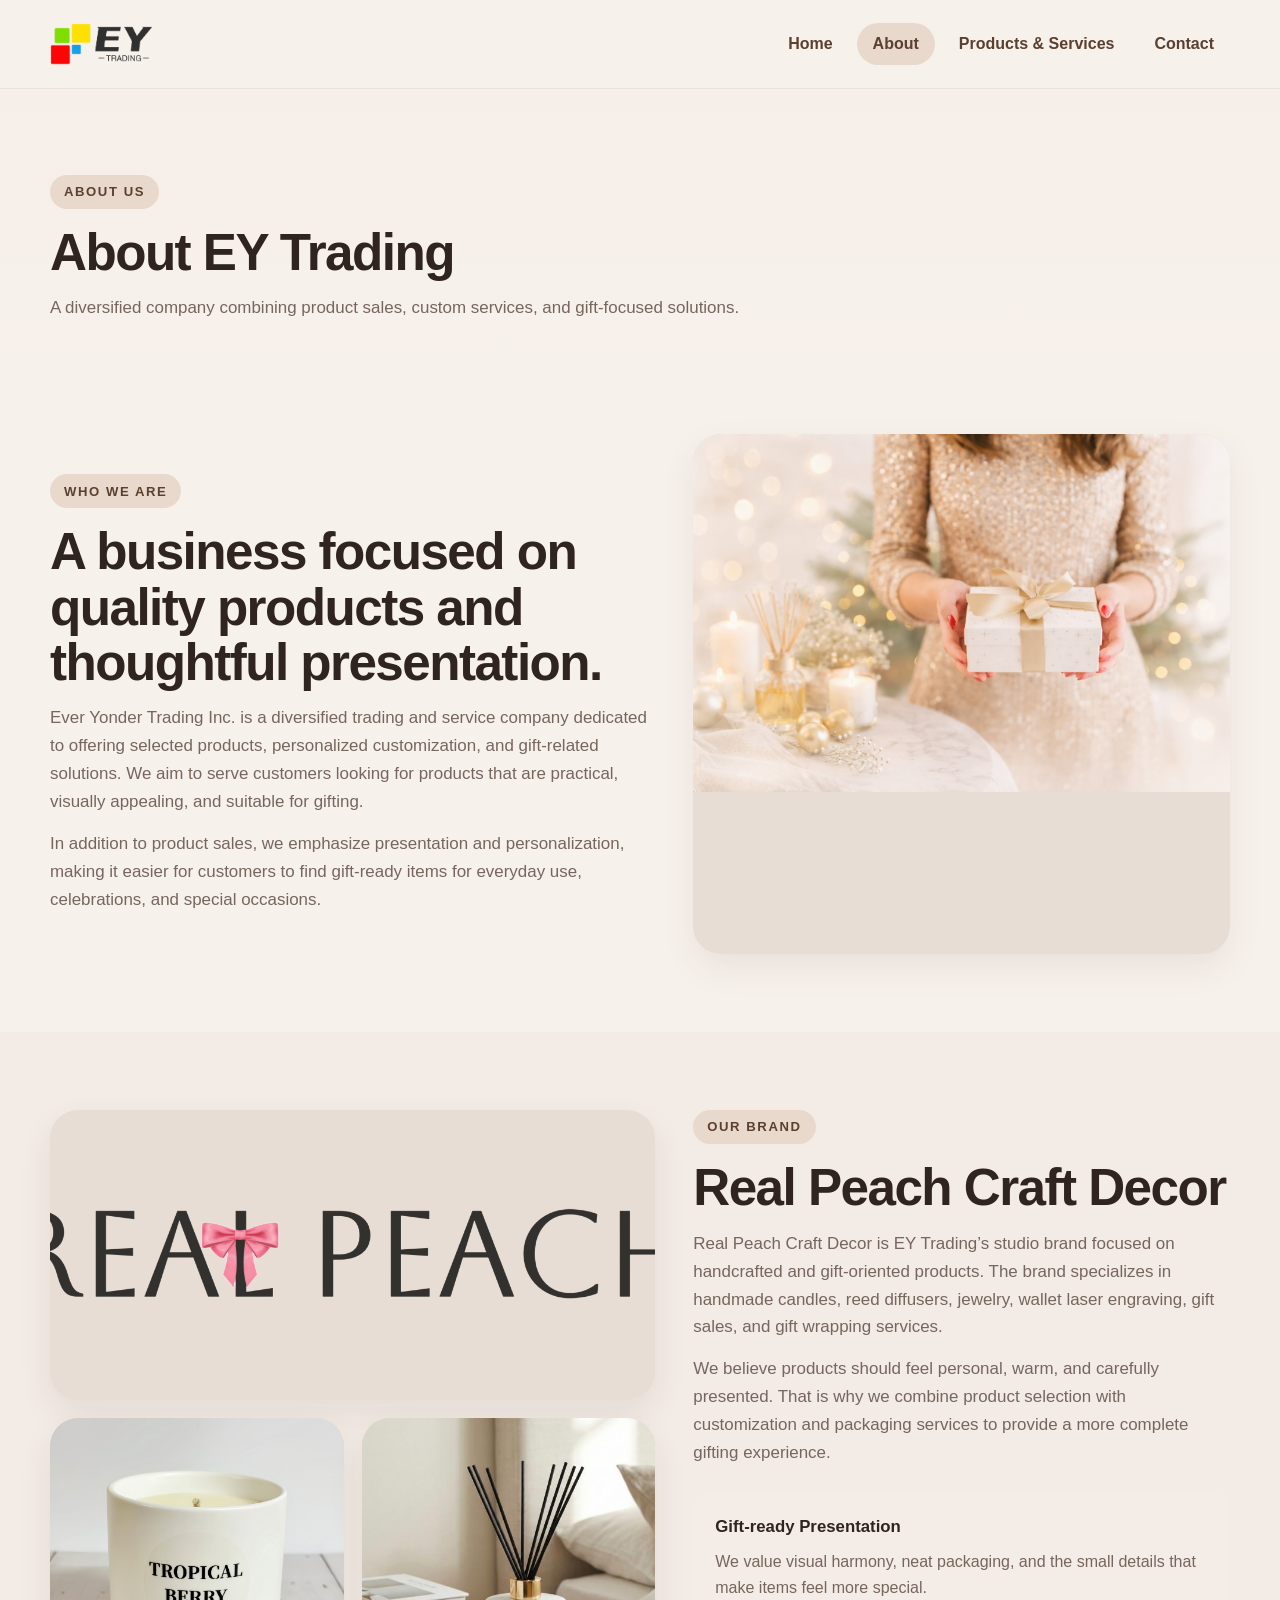
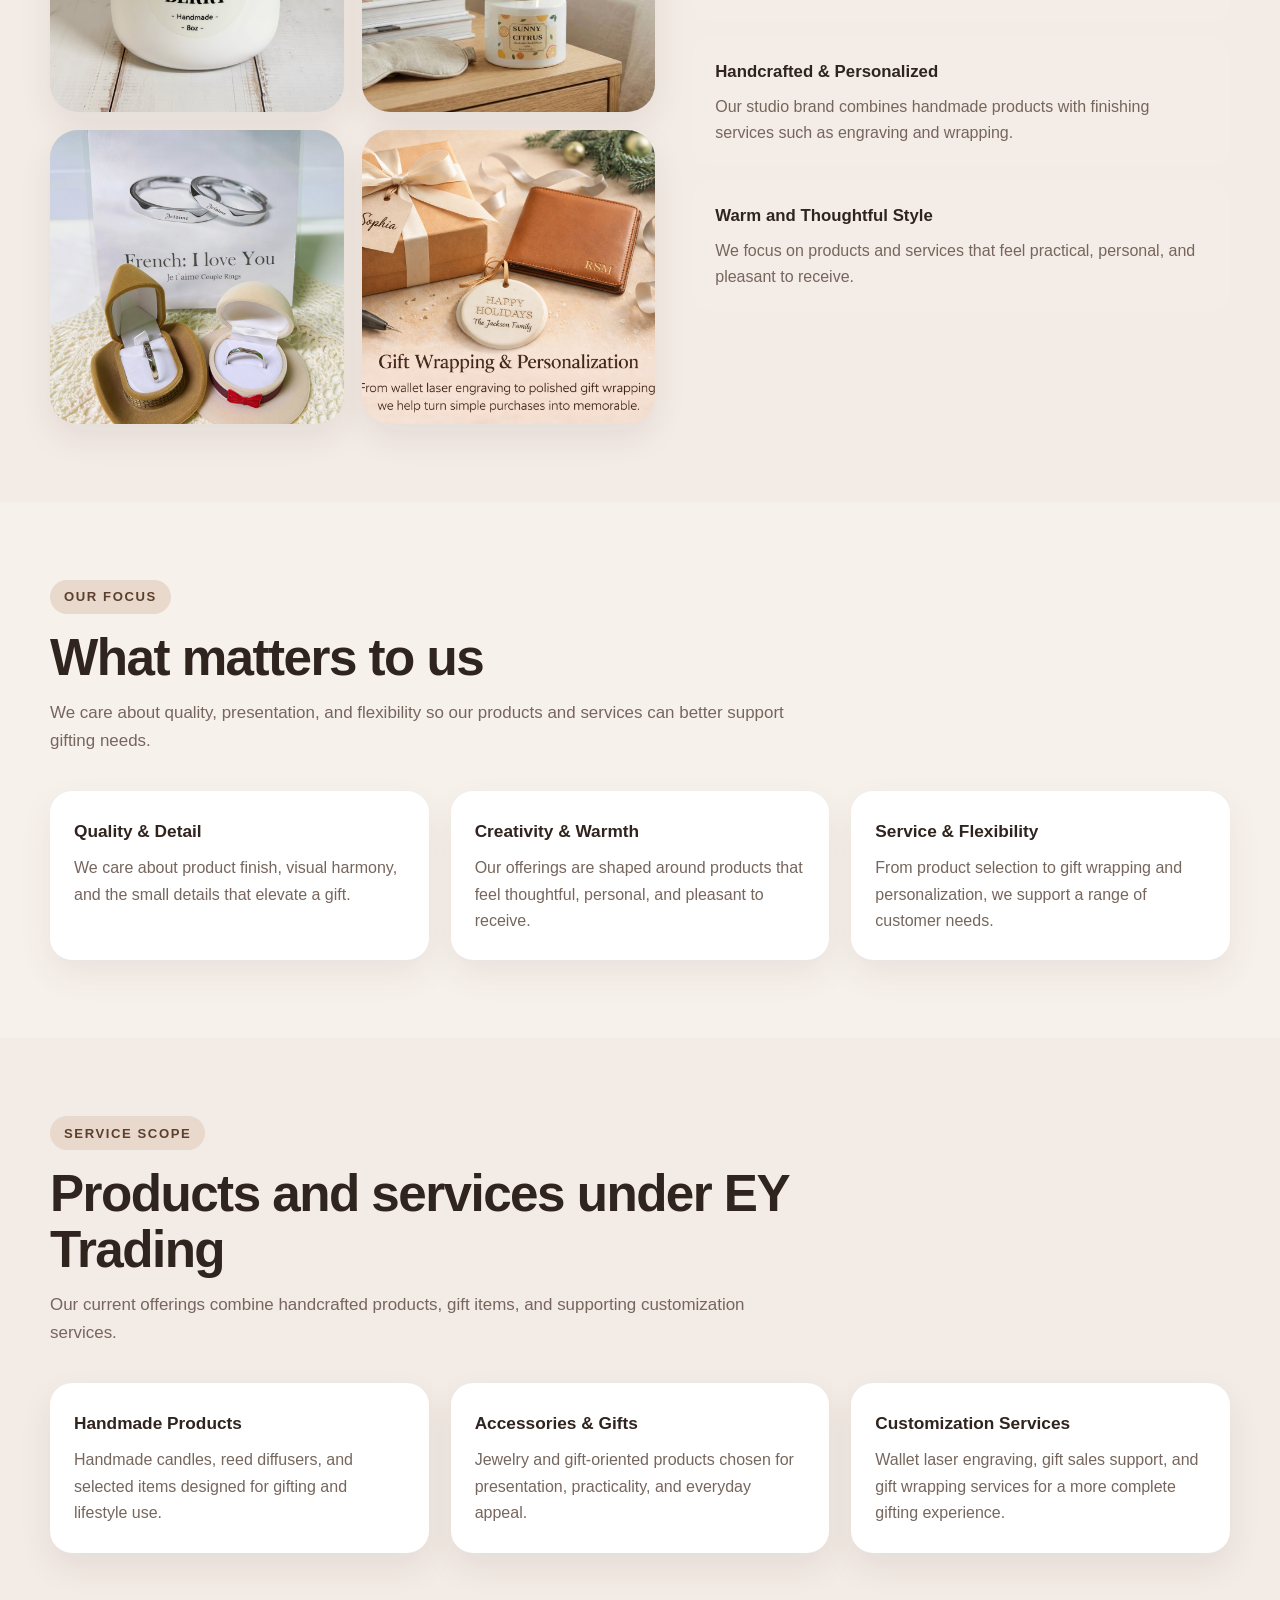
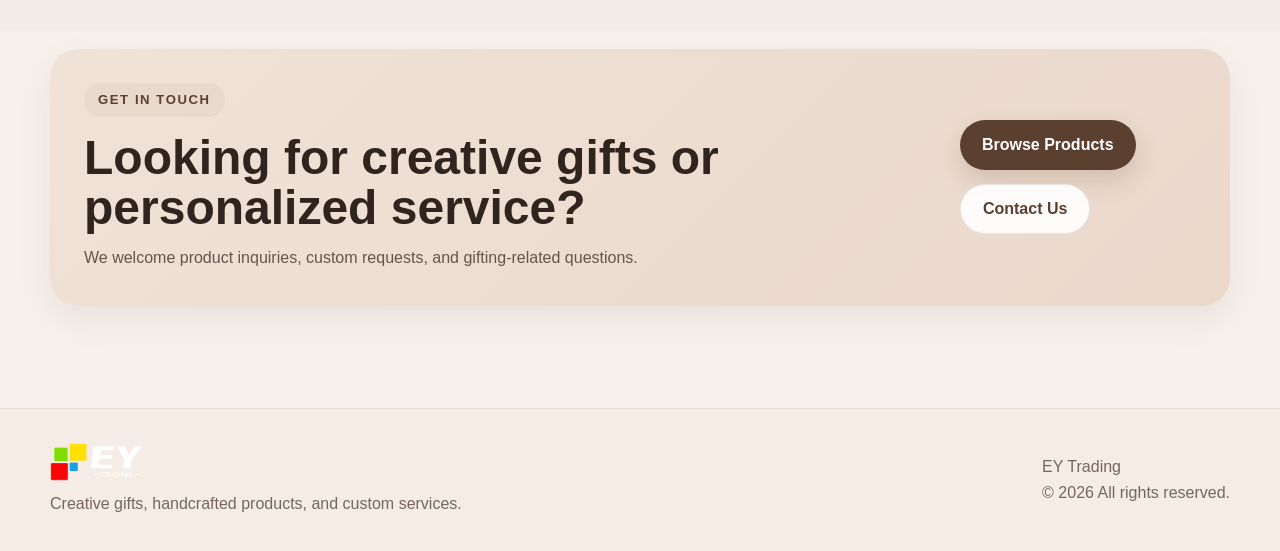
==== commit c2f0127a: "Update about.html" ====
--- a/about.html
+++ b/about.html
@@ -3,10 +3,10 @@
 <head>
   <meta charset="UTF-8" />
   <meta name="viewport" content="width=device-width, initial-scale=1.0" />
-  <title>About EY Trading | Real Peach Craft Decor & Gift Services</title>
+  <title>About Ever Yonder | Real Peach Craft Decor & Gift Services</title>
   <meta
     name="description"
-    content="Learn about EY Trading and its studio brand Real Peach Craft Decor, offering handmade candles, reed diffusers, jewelry, personalized gifts, and wrapping services."
+    content="Learn about Ever Yonder and its studio brand Real Peach Craft Decor, offering handmade candles, reed diffusers, jewelry, personalized gifts, and wrapping services."
   />
   <meta name="robots" content="index, follow" />
   <link rel="stylesheet" href="css/styles.css" />
@@ -53,7 +53,7 @@
           <span class="eyebrow">Who We Are</span>
           <h2 class="section-title">A business focused on quality products and thoughtful presentation.</h2>
           <p class="section-text">
-            EY Trading is a diversified trading and service company dedicated to offering selected products,
+            Ever Yonder Trading Inc. is a diversified trading and service company dedicated to offering selected products,
             personalized customization, and gift-related solutions. We aim to serve customers looking for
             products that are practical, visually appealing, and suitable for gifting.
           </p>
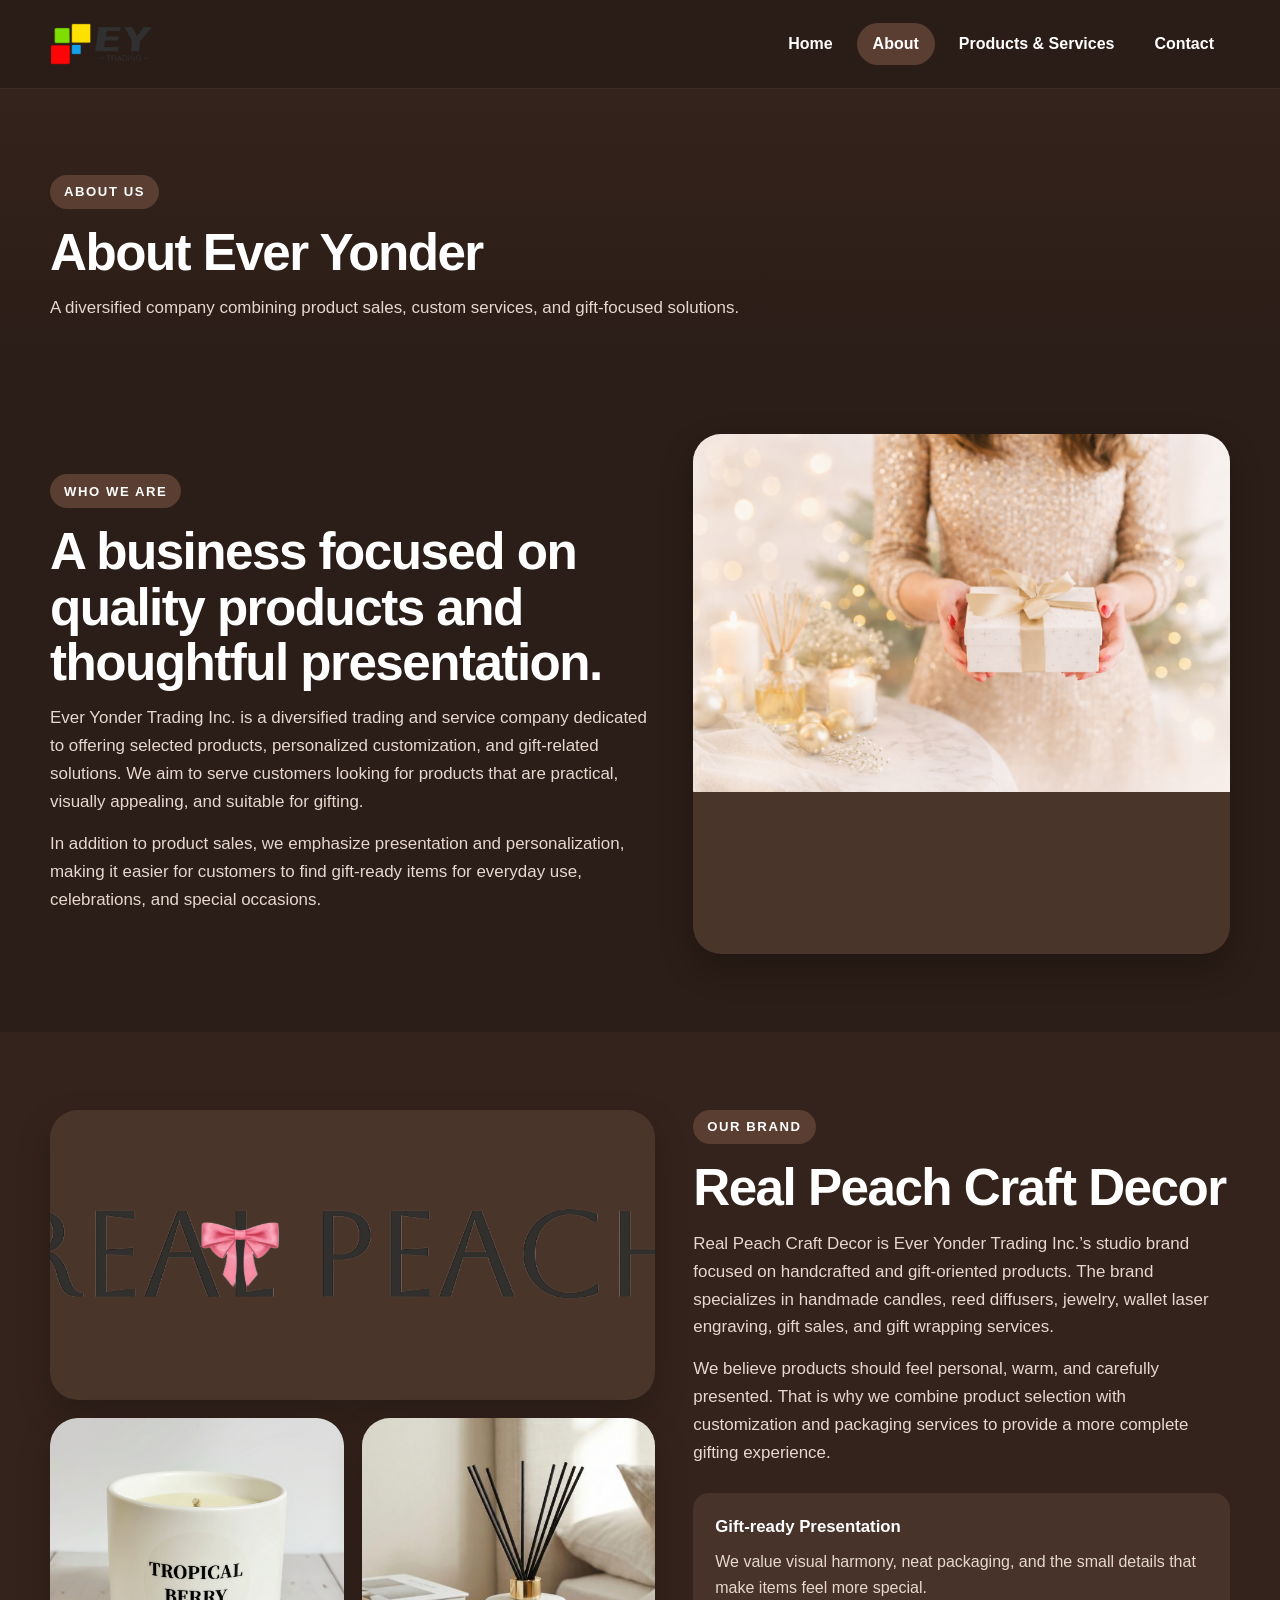
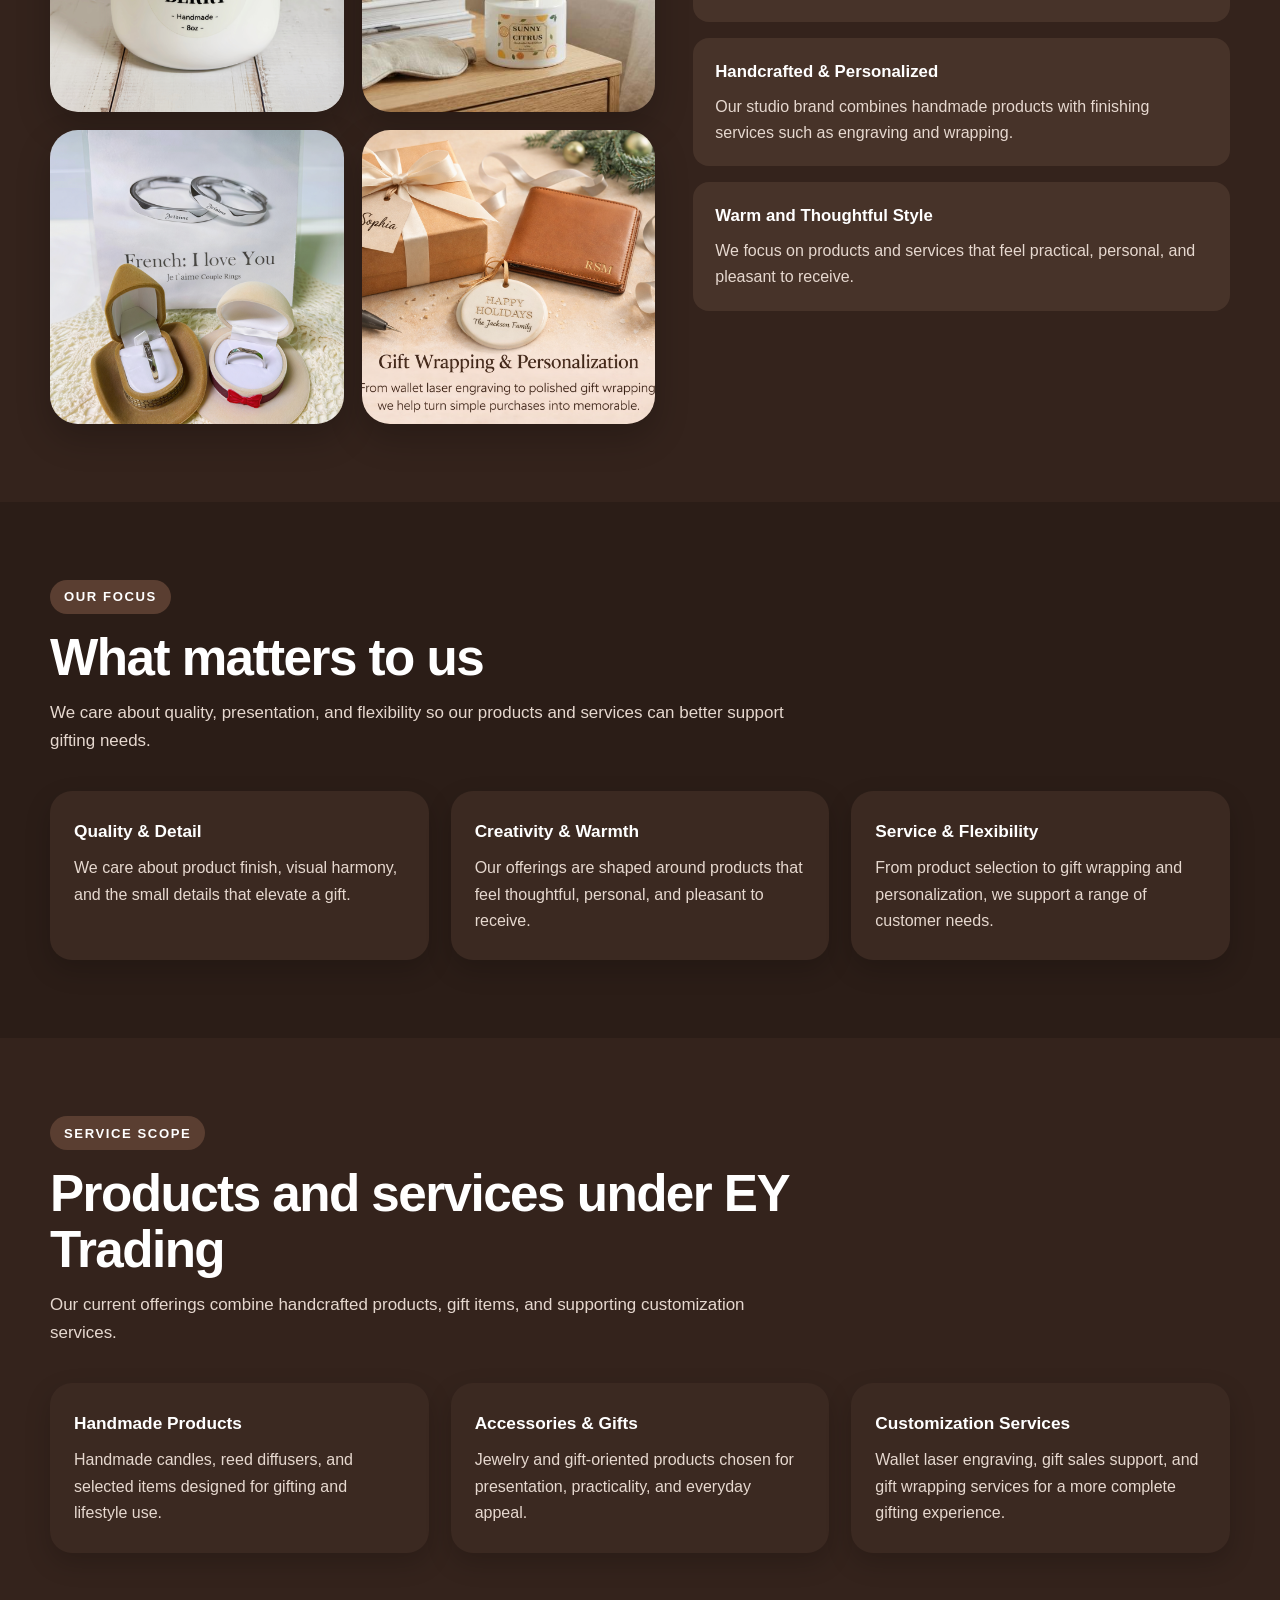
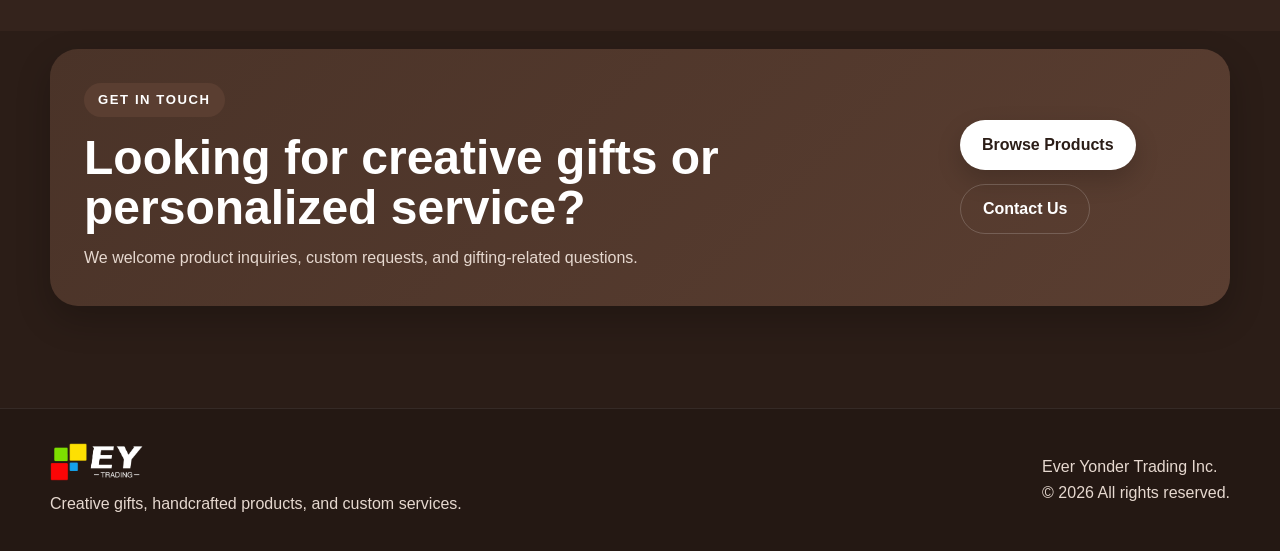
==== commit 6e87a010: "Update about.html" ====
--- a/about.html
+++ b/about.html
@@ -40,7 +40,7 @@
     <section class="page-hero">
       <div class="container">
         <span class="eyebrow">About Us</span>
-        <h1 class="section-title">About EY Trading</h1>
+        <h1 class="section-title">About Ever Yonder</h1>
         <p class="section-text">
           A diversified company combining product sales, custom services, and gift-focused solutions.
         </p>
@@ -99,7 +99,7 @@
           <span class="eyebrow">Our Brand</span>
           <h2 class="section-title">Real Peach Craft Decor</h2>
           <p class="section-text">
-            Real Peach Craft Decor is EY Trading’s studio brand focused on handcrafted and gift-oriented products.
+            Real Peach Craft Decor is Ever Yonder Trading Inc.’s studio brand focused on handcrafted and gift-oriented products.
             The brand specializes in handmade candles, reed diffusers, jewelry, wallet laser engraving,
             gift sales, and gift wrapping services.
           </p>
@@ -210,7 +210,7 @@
         <p>Creative gifts, handcrafted products, and custom services.</p>
       </div>
       <div>
-        <p>EY Trading</p>
+        <p>Ever Yonder Trading Inc.</p>
         <p>&copy; <span id="year"></span> All rights reserved.</p>
       </div>
     </div>
--- a/css/styles.css
+++ b/css/styles.css
@@ -1,16 +1,16 @@
 :root {
-  --bg: #f7f1ec;
-  --bg-soft: #efe4db;
-  --surface: #ffffff;
-  --surface-alt: #f4ece6;
-  --text: #2f241e;
-  --muted: #76665d;
-  --line: #ddcfc4;
-  --primary: #5b3f2f;
-  --primary-2: #7a5b49;
-  --accent: #e9d9cc;
-  --shadow: 0 14px 34px rgba(65, 44, 33, 0.08);
-  --shadow-soft: 0 10px 26px rgba(65, 44, 33, 0.05);
+  --bg: #2b1d17;
+  --bg-soft: #34231c;
+  --surface: #3b2921;
+  --surface-alt: #473329;
+  --text: #ffffff;
+  --muted: #e6d8cf;
+  --line: rgba(255, 255, 255, 0.12);
+  --primary: #ffffff;
+  --primary-2: #f3e7de;
+  --accent: #5a3e31;
+  --shadow: 0 14px 34px rgba(0, 0, 0, 0.22);
+  --shadow-soft: 0 10px 26px rgba(0, 0, 0, 0.18);
   --radius-xl: 28px;
   --radius-lg: 22px;
   --radius-md: 16px;
@@ -61,7 +61,7 @@
 }
 
 .section-soft {
-  background: #f3ebe5;
+  background: var(--bg-soft);
 }
 
 .section-head {
@@ -74,6 +74,7 @@
   font-size: clamp(2rem, 4vw, 3.2rem);
   line-height: 1.08;
   letter-spacing: -0.03em;
+  color: #fff;
 }
 
 .section-text {
@@ -89,7 +90,7 @@
   padding: 0 14px;
   border-radius: var(--radius-sm);
   background: var(--accent);
-  color: var(--primary);
+  color: #fff;
   font-size: 0.82rem;
   font-weight: 700;
   letter-spacing: 0.12em;
@@ -102,9 +103,9 @@
   position: sticky;
   top: 0;
   z-index: 1000;
-  background: rgba(247, 241, 236, 0.9);
+  background: rgba(43, 29, 23, 0.92);
   backdrop-filter: blur(14px);
-  border-bottom: 1px solid rgba(91, 63, 47, 0.08);
+  border-bottom: 1px solid rgba(255, 255, 255, 0.08);
 }
 
 .header-wrap {
@@ -146,7 +147,7 @@
   min-height: 42px;
   padding: 0 16px;
   border-radius: var(--radius-sm);
-  color: var(--primary);
+  color: #fff;
   font-weight: 600;
   transition: background var(--transition), color var(--transition), transform var(--transition);
 }
@@ -154,6 +155,7 @@
 .nav-link:hover,
 .nav-link.active {
   background: var(--accent);
+  color: #fff;
 }
 
 .nav-toggle {
@@ -162,7 +164,7 @@
   height: 48px;
   border: 0;
   border-radius: 14px;
-  background: #eadfd5;
+  background: #5a3e31;
   cursor: pointer;
   padding: 0;
 }
@@ -171,7 +173,7 @@
   display: block;
   width: 22px;
   height: 2px;
-  background: var(--primary);
+  background: #fff;
   margin: 5px auto;
   border-radius: 2px;
 }
@@ -192,9 +194,9 @@
   inset: 0;
   background: linear-gradient(
     90deg,
-    rgba(32, 22, 18, 0.6) 0%,
-    rgba(32, 22, 18, 0.34) 40%,
-    rgba(32, 22, 18, 0.1) 100%
+    rgba(20, 12, 9, 0.72) 0%,
+    rgba(20, 12, 9, 0.45) 40%,
+    rgba(20, 12, 9, 0.18) 100%
   );
 }
 
@@ -209,7 +211,7 @@
   max-width: 640px;
   padding: 34px 34px 30px;
   border-radius: var(--radius-xl);
-  background: rgba(255, 251, 247, 0.84);
+  background: rgba(59, 41, 33, 0.9);
   box-shadow: var(--shadow);
 }
 
@@ -218,11 +220,12 @@
   font-size: clamp(2.4rem, 5vw, 4.5rem);
   line-height: 0.98;
   letter-spacing: -0.04em;
+  color: #fff;
 }
 
 .hero p {
   margin: 0;
-  color: #5f5149;
+  color: var(--muted);
   font-size: 1.06rem;
 }
 
@@ -241,7 +244,7 @@
   padding: 0 22px;
   border-radius: var(--radius-sm);
   font-weight: 700;
-  transition: transform var(--transition), box-shadow var(--transition), background var(--transition);
+  transition: transform var(--transition), box-shadow var(--transition), background var(--transition), color var(--transition);
 }
 
 .btn:hover {
@@ -249,19 +252,24 @@
 }
 
 .btn-primary {
-  background: var(--primary);
-  color: #fff;
-  box-shadow: 0 10px 24px rgba(91, 63, 47, 0.18);
+  background: #ffffff;
+  color: #2b1d17;
+  box-shadow: 0 10px 24px rgba(0, 0, 0, 0.18);
 }
 
 .btn-primary:hover {
-  background: var(--primary-2);
+  background: #f3e7de;
+  color: #2b1d17;
 }
 
 .btn-secondary {
-  background: rgba(255, 255, 255, 0.9);
-  color: var(--primary);
-  border: 1px solid rgba(91, 63, 47, 0.12);
+  background: transparent;
+  color: #ffffff;
+  border: 1px solid rgba(255, 255, 255, 0.18);
+}
+
+.btn-secondary:hover {
+  background: rgba(255, 255, 255, 0.08);
 }
 
 /* Split section */
@@ -279,7 +287,7 @@
 .text-link {
   display: inline-block;
   margin-top: 18px;
-  color: var(--primary);
+  color: #fff;
   font-weight: 700;
 }
 
@@ -287,7 +295,7 @@
   overflow: hidden;
   border-radius: var(--radius-xl);
   box-shadow: var(--shadow);
-  background: #e8ddd4;
+  background: #4a352a;
 }
 
 .image-panel img {
@@ -341,8 +349,9 @@
 .card {
   background: var(--surface);
   border-radius: var(--radius-lg);
-  box-shadow: var(--shadow);
+  box-shadow: var(--shadow-soft);
   overflow: hidden;
+  color: #fff;
 }
 
 .collection-card {
@@ -356,7 +365,7 @@
   height: 180px;
   object-fit: cover;
   object-position: center;
-  background: #eadfd5;
+  background: #4a352a;
   flex-shrink: 0;
 }
 
@@ -377,6 +386,7 @@
   margin: 0 0 10px;
   font-size: 1.05rem;
   line-height: 1.35;
+  color: #fff;
 }
 
 .card-body p {
@@ -392,6 +402,7 @@
 .info-card h3 {
   margin: 0 0 10px;
   font-size: 1.08rem;
+  color: #fff;
 }
 
 .info-card p {
@@ -411,7 +422,7 @@
   gap: 28px;
   padding: 34px;
   border-radius: var(--radius-xl);
-  background: linear-gradient(135deg, #f0e2d7 0%, #ead8cb 100%);
+  background: linear-gradient(135deg, #4a3328 0%, #5a3e31 100%);
   box-shadow: var(--shadow);
 }
 
@@ -419,11 +430,12 @@
   margin: 0 0 12px;
   font-size: clamp(1.8rem, 4vw, 3rem);
   line-height: 1.05;
+  color: #fff;
 }
 
 .cta-box p {
   margin: 0;
-  color: #63554d;
+  color: var(--muted);
   max-width: 760px;
 }
 
@@ -437,8 +449,8 @@
 .site-footer {
   margin-top: 24px;
   padding: 34px 0;
-  border-top: 1px solid rgba(91, 63, 47, 0.08);
-  background: #f4ece5;
+  border-top: 1px solid rgba(255, 255, 255, 0.08);
+  background: #241813;
 }
 
 .footer-wrap {
@@ -462,7 +474,7 @@
 /* Shared page sections */
 .page-hero {
   padding: 86px 0 34px;
-  background: linear-gradient(180deg, #f6eee8 0%, #f7f1ec 100%);
+  background: linear-gradient(180deg, #34231c 0%, #2b1d17 100%);
 }
 
 .page-hero .section-title {
@@ -481,17 +493,23 @@
 .panel {
   background: var(--surface);
   border-radius: var(--radius-lg);
-  box-shadow: var(--shadow);
+  box-shadow: var(--shadow-soft);
   padding: 28px;
+  color: #fff;
 }
 
 .panel h3 {
   margin-top: 0;
   margin-bottom: 12px;
+  color: #fff;
 }
 
 .panel p:last-child {
   margin-bottom: 0;
+}
+
+.panel p {
+  color: var(--muted);
 }
 
 .feature-list {
@@ -508,6 +526,7 @@
 .feature-item h3 {
   margin: 0 0 8px;
   font-size: 1.05rem;
+  color: #fff;
 }
 
 .feature-item p {
@@ -525,8 +544,9 @@
 .contact-card {
   background: var(--surface);
   border-radius: var(--radius-lg);
-  box-shadow: var(--shadow);
+  box-shadow: var(--shadow-soft);
   padding: 28px;
+  color: #fff;
 }
 
 .contact-list {
@@ -536,6 +556,7 @@
 
 .contact-list p {
   margin: 0;
+  color: var(--muted);
 }
 
 .contact-form {
@@ -550,7 +571,7 @@
 
 .form-row label {
   font-weight: 700;
-  color: var(--primary);
+  color: #fff;
 }
 
 .form-row input,
@@ -558,17 +579,22 @@
   width: 100%;
   border: 1px solid var(--line);
   border-radius: 14px;
-  background: #fff;
-  color: var(--text);
+  background: #2f211a;
+  color: #fff;
   padding: 14px 16px;
   outline: none;
   transition: border-color var(--transition), box-shadow var(--transition);
 }
 
+.form-row input::placeholder,
+.form-row textarea::placeholder {
+  color: rgba(255, 255, 255, 0.5);
+}
+
 .form-row input:focus,
 .form-row textarea:focus {
-  border-color: rgba(91, 63, 47, 0.35);
-  box-shadow: 0 0 0 4px rgba(91, 63, 47, 0.08);
+  border-color: rgba(255, 255, 255, 0.28);
+  box-shadow: 0 0 0 4px rgba(255, 255, 255, 0.06);
 }
 
 .form-row textarea {
@@ -581,8 +607,8 @@
   margin-top: 8px;
   padding: 12px 14px;
   border-radius: 14px;
-  background: #edf6ef;
-  color: #29603a;
+  background: #35533f;
+  color: #e8fff0;
   font-weight: 600;
 }
 
@@ -643,8 +669,8 @@
     left: 14px;
     right: 14px;
     display: none;
-    background: rgba(247, 241, 236, 0.98);
-    border: 1px solid rgba(91, 63, 47, 0.08);
+    background: rgba(43, 29, 23, 0.98);
+    border: 1px solid rgba(255, 255, 255, 0.08);
     border-radius: 20px;
     box-shadow: var(--shadow);
     padding: 10px;
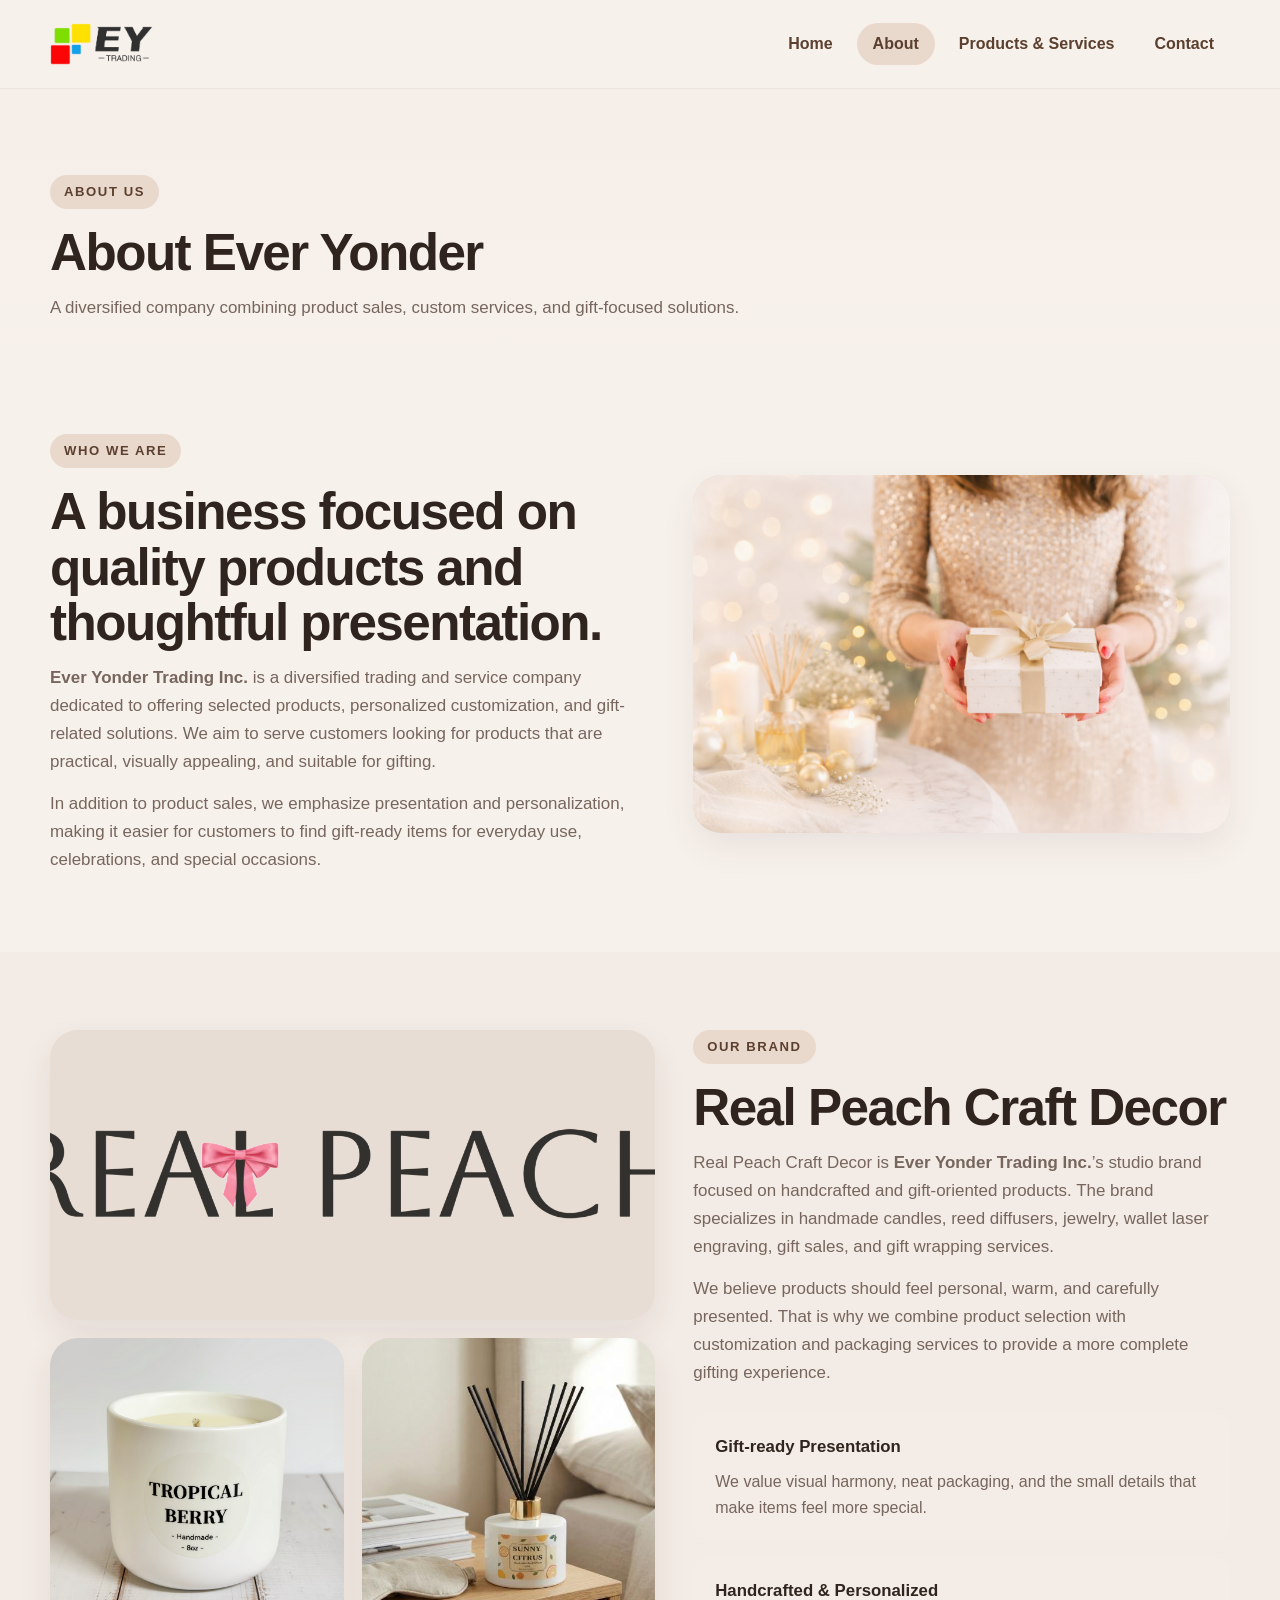
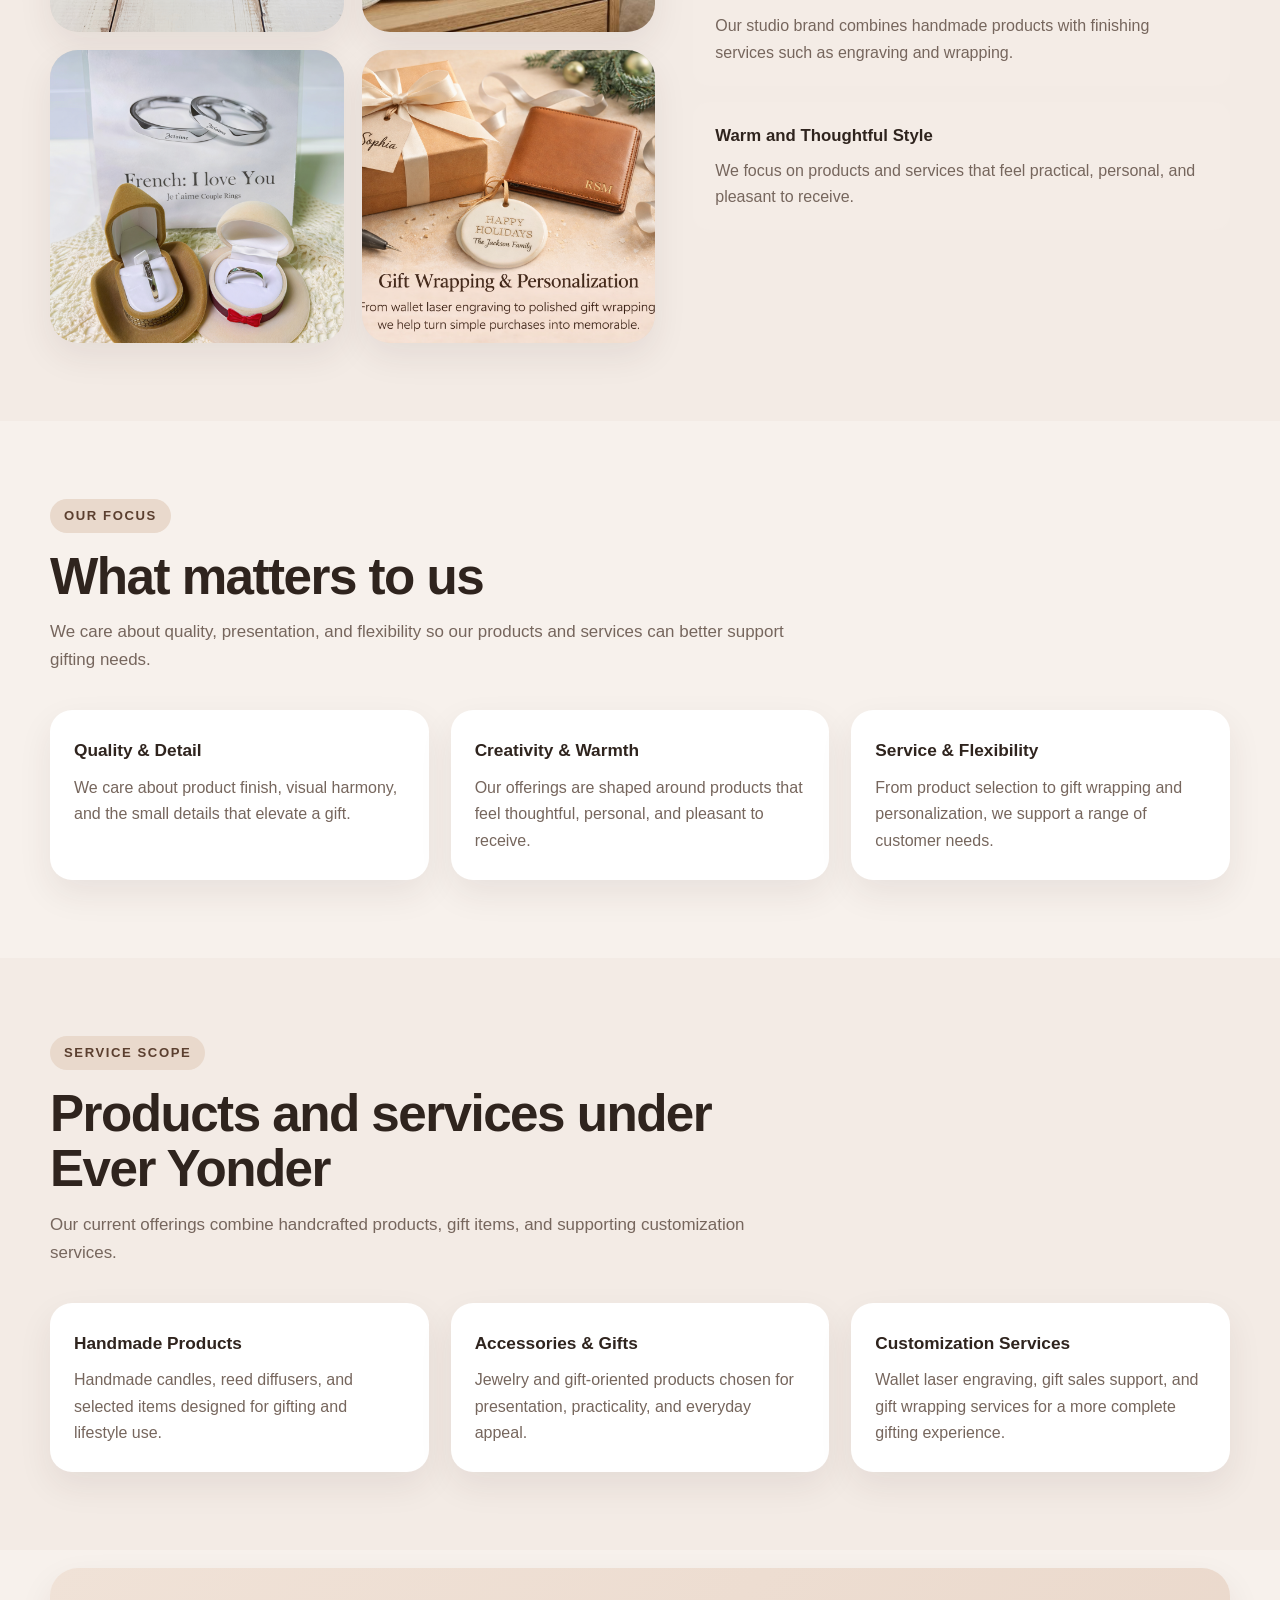
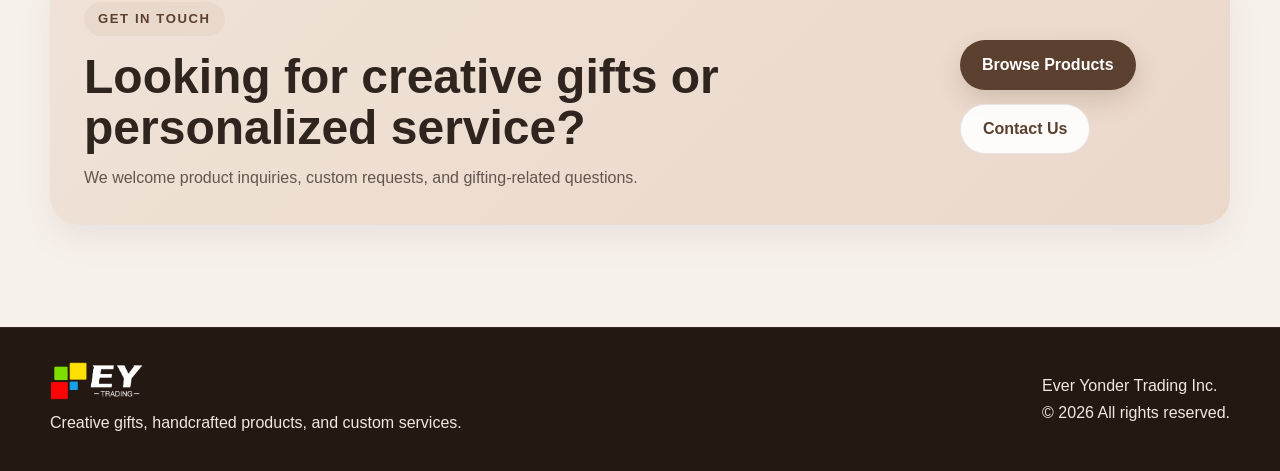
==== commit 146a87f8: "Update about.html" ====
--- a/about.html
+++ b/about.html
@@ -6,7 +6,7 @@
   <title>About Ever Yonder | Real Peach Craft Decor & Gift Services</title>
   <meta
     name="description"
-    content="Learn about Ever Yonder and its studio brand Real Peach Craft Decor, offering handmade candles, reed diffusers, jewelry, personalized gifts, and wrapping services."
+    content="Learn about Ever Yonder Trading Inc. and its studio brand Real Peach Craft Decor, offering handmade candles, reed diffusers, jewelry, personalized gifts, and wrapping services."
   />
   <meta name="robots" content="index, follow" />
   <link rel="stylesheet" href="css/styles.css" />
@@ -16,7 +16,7 @@
   <header class="site-header">
     <div class="container header-wrap">
       <a href="index.html" class="brand" aria-label="Home">
-        <img src="img/logo-eytrading.png" alt="EY Trading logo" class="brand-logo" />
+        <img src="img/logo-eytrading.png" alt="Ever Yonder logo" class="brand-logo" />
       </a>
 
       <button class="nav-toggle" aria-label="Toggle navigation" aria-expanded="false">
@@ -51,21 +51,25 @@
       <div class="container split">
         <div class="split-text">
           <span class="eyebrow">Who We Are</span>
-          <h2 class="section-title">A business focused on quality products and thoughtful presentation.</h2>
-          <p class="section-text">
-            Ever Yonder Trading Inc. is a diversified trading and service company dedicated to offering selected products,
-            personalized customization, and gift-related solutions. We aim to serve customers looking for
-            products that are practical, visually appealing, and suitable for gifting.
+          <h2 class="section-title">
+            A business focused on quality products and thoughtful presentation.
+          </h2>
+          <p class="section-text">
+            <strong>Ever Yonder Trading Inc.</strong> is a diversified trading and service company dedicated
+            to offering selected products, personalized customization, and gift-related solutions.
+            We aim to serve customers looking for products that are practical, visually appealing,
+            and suitable for gifting.
           </p>
           <p class="section-text" style="margin-top: 14px;">
-            In addition to product sales, we emphasize presentation and personalization, making it easier
-            for customers to find gift-ready items for everyday use, celebrations, and special occasions.
+            In addition to product sales, we emphasize presentation and personalization,
+            making it easier for customers to find gift-ready items for everyday use,
+            celebrations, and special occasions.
           </p>
         </div>
 
         <div class="split-media">
-          <div class="image-panel home-image-panel">
-            <img src="img/hero-bg.png" alt="Gift presentation" />
+          <div class="image-panel about-hero-panel">
+            <img src="img/hero-bg.png" alt="Gift presentation" class="about-hero-image" />
           </div>
         </div>
       </div>
@@ -75,9 +79,14 @@
       <div class="container split split-product-brand">
         <div class="split-media">
           <div class="brand-gallery">
-            <div class="image-panel brand-gallery-large">
-              <img src="img/real-peach-logo.png" alt="Real Peach Craft Decor" />
-            </div>
+            <div class="image-panel brand-gallery-large brand-logo-panel">
+              <img
+                src="img/real-peach-logo.png"
+                alt="Real Peach Craft Decor"
+                class="brand-logo-image"
+              />
+            </div>
+
             <div class="brand-gallery-grid">
               <div class="image-panel">
                 <img src="img/candle-collection.png" alt="Handmade candle collection" />
@@ -99,27 +108,39 @@
           <span class="eyebrow">Our Brand</span>
           <h2 class="section-title">Real Peach Craft Decor</h2>
           <p class="section-text">
-            Real Peach Craft Decor is Ever Yonder Trading Inc.’s studio brand focused on handcrafted and gift-oriented products.
-            The brand specializes in handmade candles, reed diffusers, jewelry, wallet laser engraving,
-            gift sales, and gift wrapping services.
+            Real Peach Craft Decor is <strong>Ever Yonder Trading Inc.</strong>’s studio brand focused on
+            handcrafted and gift-oriented products. The brand specializes in handmade candles,
+            reed diffusers, jewelry, wallet laser engraving, gift sales, and gift wrapping services.
           </p>
           <p class="section-text" style="margin-top: 14px;">
-            We believe products should feel personal, warm, and carefully presented. That is why we combine
-            product selection with customization and packaging services to provide a more complete gifting experience.
+            We believe products should feel personal, warm, and carefully presented.
+            That is why we combine product selection with customization and packaging services
+            to provide a more complete gifting experience.
           </p>
 
           <div class="feature-list" style="margin-top: 26px;">
             <div class="feature-item">
               <h3>Gift-ready Presentation</h3>
-              <p>We value visual harmony, neat packaging, and the small details that make items feel more special.</p>
-            </div>
+              <p>
+                We value visual harmony, neat packaging, and the small details
+                that make items feel more special.
+              </p>
+            </div>
+
             <div class="feature-item">
-              <h3>Handcrafted & Personalized</h3>
-              <p>Our studio brand combines handmade products with finishing services such as engraving and wrapping.</p>
-            </div>
+              <h3>Handcrafted &amp; Personalized</h3>
+              <p>
+                Our studio brand combines handmade products with finishing services
+                such as engraving and wrapping.
+              </p>
+            </div>
+
             <div class="feature-item">
               <h3>Warm and Thoughtful Style</h3>
-              <p>We focus on products and services that feel practical, personal, and pleasant to receive.</p>
+              <p>
+                We focus on products and services that feel practical, personal,
+                and pleasant to receive.
+              </p>
             </div>
           </div>
         </div>
@@ -132,24 +153,34 @@
           <span class="eyebrow">Our Focus</span>
           <h2 class="section-title">What matters to us</h2>
           <p class="section-text">
-            We care about quality, presentation, and flexibility so our products and services can better support gifting needs.
+            We care about quality, presentation, and flexibility so our products and services
+            can better support gifting needs.
           </p>
         </div>
 
         <div class="card-grid three">
           <article class="card info-card">
             <h3>Quality &amp; Detail</h3>
-            <p>We care about product finish, visual harmony, and the small details that elevate a gift.</p>
+            <p>
+              We care about product finish, visual harmony, and the small details
+              that elevate a gift.
+            </p>
           </article>
 
           <article class="card info-card">
             <h3>Creativity &amp; Warmth</h3>
-            <p>Our offerings are shaped around products that feel thoughtful, personal, and pleasant to receive.</p>
+            <p>
+              Our offerings are shaped around products that feel thoughtful,
+              personal, and pleasant to receive.
+            </p>
           </article>
 
           <article class="card info-card">
             <h3>Service &amp; Flexibility</h3>
-            <p>From product selection to gift wrapping and personalization, we support a range of customer needs.</p>
+            <p>
+              From product selection to gift wrapping and personalization,
+              we support a range of customer needs.
+            </p>
           </article>
         </div>
       </div>
@@ -159,26 +190,36 @@
       <div class="container">
         <div class="section-head">
           <span class="eyebrow">Service Scope</span>
-          <h2 class="section-title">Products and services under EY Trading</h2>
-          <p class="section-text">
-            Our current offerings combine handcrafted products, gift items, and supporting customization services.
+          <h2 class="section-title">Products and services under Ever Yonder</h2>
+          <p class="section-text">
+            Our current offerings combine handcrafted products, gift items,
+            and supporting customization services.
           </p>
         </div>
 
         <div class="card-grid three">
           <article class="card info-card">
             <h3>Handmade Products</h3>
-            <p>Handmade candles, reed diffusers, and selected items designed for gifting and lifestyle use.</p>
+            <p>
+              Handmade candles, reed diffusers, and selected items designed
+              for gifting and lifestyle use.
+            </p>
           </article>
 
           <article class="card info-card">
             <h3>Accessories &amp; Gifts</h3>
-            <p>Jewelry and gift-oriented products chosen for presentation, practicality, and everyday appeal.</p>
+            <p>
+              Jewelry and gift-oriented products chosen for presentation,
+              practicality, and everyday appeal.
+            </p>
           </article>
 
           <article class="card info-card">
             <h3>Customization Services</h3>
-            <p>Wallet laser engraving, gift sales support, and gift wrapping services for a more complete gifting experience.</p>
+            <p>
+              Wallet laser engraving, gift sales support, and gift wrapping services
+              for a more complete gifting experience.
+            </p>
           </article>
         </div>
       </div>
@@ -206,7 +247,7 @@
   <footer class="site-footer">
     <div class="container footer-wrap">
       <div>
-        <img src="img/ey-Ttrading-logo-w.png" alt="EY Trading footer logo" class="footer-logo" />
+        <img src="img/ey-Ttrading-logo-w.png" alt="Ever Yonder logo" class="footer-logo" />
         <p>Creative gifts, handcrafted products, and custom services.</p>
       </div>
       <div>
--- a/css/styles.css
+++ b/css/styles.css
@@ -1,16 +1,16 @@
 :root {
-  --bg: #2b1d17;
-  --bg-soft: #34231c;
-  --surface: #3b2921;
-  --surface-alt: #473329;
-  --text: #ffffff;
-  --muted: #e6d8cf;
-  --line: rgba(255, 255, 255, 0.12);
-  --primary: #ffffff;
-  --primary-2: #f3e7de;
-  --accent: #5a3e31;
-  --shadow: 0 14px 34px rgba(0, 0, 0, 0.22);
-  --shadow-soft: 0 10px 26px rgba(0, 0, 0, 0.18);
+  --bg: #f7f1ec;
+  --bg-soft: #efe4db;
+  --surface: #ffffff;
+  --surface-alt: #f4ece6;
+  --text: #2f241e;
+  --muted: #76665d;
+  --line: #ddcfc4;
+  --primary: #5b3f2f;
+  --primary-2: #7a5b49;
+  --accent: #e9d9cc;
+  --shadow: 0 14px 34px rgba(65, 44, 33, 0.08);
+  --shadow-soft: 0 10px 26px rgba(65, 44, 33, 0.05);
   --radius-xl: 28px;
   --radius-lg: 22px;
   --radius-md: 16px;
@@ -61,7 +61,7 @@
 }
 
 .section-soft {
-  background: var(--bg-soft);
+  background: #f3ebe5;
 }
 
 .section-head {
@@ -74,7 +74,6 @@
   font-size: clamp(2rem, 4vw, 3.2rem);
   line-height: 1.08;
   letter-spacing: -0.03em;
-  color: #fff;
 }
 
 .section-text {
@@ -90,7 +89,7 @@
   padding: 0 14px;
   border-radius: var(--radius-sm);
   background: var(--accent);
-  color: #fff;
+  color: var(--primary);
   font-size: 0.82rem;
   font-weight: 700;
   letter-spacing: 0.12em;
@@ -103,9 +102,9 @@
   position: sticky;
   top: 0;
   z-index: 1000;
-  background: rgba(43, 29, 23, 0.92);
+  background: rgba(247, 241, 236, 0.9);
   backdrop-filter: blur(14px);
-  border-bottom: 1px solid rgba(255, 255, 255, 0.08);
+  border-bottom: 1px solid rgba(91, 63, 47, 0.08);
 }
 
 .header-wrap {
@@ -147,7 +146,7 @@
   min-height: 42px;
   padding: 0 16px;
   border-radius: var(--radius-sm);
-  color: #fff;
+  color: var(--primary);
   font-weight: 600;
   transition: background var(--transition), color var(--transition), transform var(--transition);
 }
@@ -155,7 +154,6 @@
 .nav-link:hover,
 .nav-link.active {
   background: var(--accent);
-  color: #fff;
 }
 
 .nav-toggle {
@@ -164,7 +162,7 @@
   height: 48px;
   border: 0;
   border-radius: 14px;
-  background: #5a3e31;
+  background: #eadfd5;
   cursor: pointer;
   padding: 0;
 }
@@ -173,7 +171,7 @@
   display: block;
   width: 22px;
   height: 2px;
-  background: #fff;
+  background: var(--primary);
   margin: 5px auto;
   border-radius: 2px;
 }
@@ -194,9 +192,9 @@
   inset: 0;
   background: linear-gradient(
     90deg,
-    rgba(20, 12, 9, 0.72) 0%,
-    rgba(20, 12, 9, 0.45) 40%,
-    rgba(20, 12, 9, 0.18) 100%
+    rgba(32, 22, 18, 0.6) 0%,
+    rgba(32, 22, 18, 0.34) 40%,
+    rgba(32, 22, 18, 0.1) 100%
   );
 }
 
@@ -211,7 +209,7 @@
   max-width: 640px;
   padding: 34px 34px 30px;
   border-radius: var(--radius-xl);
-  background: rgba(59, 41, 33, 0.9);
+  background: rgba(255, 251, 247, 0.84);
   box-shadow: var(--shadow);
 }
 
@@ -220,12 +218,11 @@
   font-size: clamp(2.4rem, 5vw, 4.5rem);
   line-height: 0.98;
   letter-spacing: -0.04em;
-  color: #fff;
 }
 
 .hero p {
   margin: 0;
-  color: var(--muted);
+  color: #5f5149;
   font-size: 1.06rem;
 }
 
@@ -252,24 +249,23 @@
 }
 
 .btn-primary {
-  background: #ffffff;
-  color: #2b1d17;
-  box-shadow: 0 10px 24px rgba(0, 0, 0, 0.18);
+  background: var(--primary);
+  color: #fff;
+  box-shadow: 0 10px 24px rgba(91, 63, 47, 0.18);
 }
 
 .btn-primary:hover {
-  background: #f3e7de;
-  color: #2b1d17;
+  background: var(--primary-2);
 }
 
 .btn-secondary {
-  background: transparent;
-  color: #ffffff;
-  border: 1px solid rgba(255, 255, 255, 0.18);
+  background: rgba(255, 255, 255, 0.9);
+  color: var(--primary);
+  border: 1px solid rgba(91, 63, 47, 0.12);
 }
 
 .btn-secondary:hover {
-  background: rgba(255, 255, 255, 0.08);
+  background: #fff;
 }
 
 /* Split section */
@@ -287,7 +283,7 @@
 .text-link {
   display: inline-block;
   margin-top: 18px;
-  color: #fff;
+  color: var(--primary);
   font-weight: 700;
 }
 
@@ -295,7 +291,7 @@
   overflow: hidden;
   border-radius: var(--radius-xl);
   box-shadow: var(--shadow);
-  background: #4a352a;
+  background: #e8ddd4;
 }
 
 .image-panel img {
@@ -349,9 +345,8 @@
 .card {
   background: var(--surface);
   border-radius: var(--radius-lg);
-  box-shadow: var(--shadow-soft);
+  box-shadow: var(--shadow);
   overflow: hidden;
-  color: #fff;
 }
 
 .collection-card {
@@ -365,7 +360,7 @@
   height: 180px;
   object-fit: cover;
   object-position: center;
-  background: #4a352a;
+  background: #eadfd5;
   flex-shrink: 0;
 }
 
@@ -386,7 +381,6 @@
   margin: 0 0 10px;
   font-size: 1.05rem;
   line-height: 1.35;
-  color: #fff;
 }
 
 .card-body p {
@@ -402,7 +396,6 @@
 .info-card h3 {
   margin: 0 0 10px;
   font-size: 1.08rem;
-  color: #fff;
 }
 
 .info-card p {
@@ -422,7 +415,7 @@
   gap: 28px;
   padding: 34px;
   border-radius: var(--radius-xl);
-  background: linear-gradient(135deg, #4a3328 0%, #5a3e31 100%);
+  background: linear-gradient(135deg, #f0e2d7 0%, #ead8cb 100%);
   box-shadow: var(--shadow);
 }
 
@@ -430,12 +423,11 @@
   margin: 0 0 12px;
   font-size: clamp(1.8rem, 4vw, 3rem);
   line-height: 1.05;
-  color: #fff;
 }
 
 .cta-box p {
   margin: 0;
-  color: var(--muted);
+  color: #63554d;
   max-width: 760px;
 }
 
@@ -468,13 +460,13 @@
 
 .site-footer p {
   margin: 0;
-  color: var(--muted);
+  color: #f3e7de;
 }
 
 /* Shared page sections */
 .page-hero {
   padding: 86px 0 34px;
-  background: linear-gradient(180deg, #34231c 0%, #2b1d17 100%);
+  background: linear-gradient(180deg, #f6eee8 0%, #f7f1ec 100%);
 }
 
 .page-hero .section-title {
@@ -493,23 +485,17 @@
 .panel {
   background: var(--surface);
   border-radius: var(--radius-lg);
-  box-shadow: var(--shadow-soft);
+  box-shadow: var(--shadow);
   padding: 28px;
-  color: #fff;
 }
 
 .panel h3 {
   margin-top: 0;
   margin-bottom: 12px;
-  color: #fff;
 }
 
 .panel p:last-child {
   margin-bottom: 0;
-}
-
-.panel p {
-  color: var(--muted);
 }
 
 .feature-list {
@@ -526,7 +512,6 @@
 .feature-item h3 {
   margin: 0 0 8px;
   font-size: 1.05rem;
-  color: #fff;
 }
 
 .feature-item p {
@@ -544,9 +529,8 @@
 .contact-card {
   background: var(--surface);
   border-radius: var(--radius-lg);
-  box-shadow: var(--shadow-soft);
+  box-shadow: var(--shadow);
   padding: 28px;
-  color: #fff;
 }
 
 .contact-list {
@@ -556,7 +540,6 @@
 
 .contact-list p {
   margin: 0;
-  color: var(--muted);
 }
 
 .contact-form {
@@ -571,7 +554,7 @@
 
 .form-row label {
   font-weight: 700;
-  color: #fff;
+  color: var(--primary);
 }
 
 .form-row input,
@@ -579,8 +562,8 @@
   width: 100%;
   border: 1px solid var(--line);
   border-radius: 14px;
-  background: #2f211a;
-  color: #fff;
+  background: #fff;
+  color: var(--text);
   padding: 14px 16px;
   outline: none;
   transition: border-color var(--transition), box-shadow var(--transition);
@@ -588,13 +571,13 @@
 
 .form-row input::placeholder,
 .form-row textarea::placeholder {
-  color: rgba(255, 255, 255, 0.5);
+  color: #9b8a80;
 }
 
 .form-row input:focus,
 .form-row textarea:focus {
-  border-color: rgba(255, 255, 255, 0.28);
-  box-shadow: 0 0 0 4px rgba(255, 255, 255, 0.06);
+  border-color: rgba(91, 63, 47, 0.35);
+  box-shadow: 0 0 0 4px rgba(91, 63, 47, 0.08);
 }
 
 .form-row textarea {
@@ -607,8 +590,8 @@
   margin-top: 8px;
   padding: 12px 14px;
   border-radius: 14px;
-  background: #35533f;
-  color: #e8fff0;
+  background: #edf6ef;
+  color: #29603a;
   font-weight: 600;
 }
 
@@ -669,8 +652,8 @@
     left: 14px;
     right: 14px;
     display: none;
-    background: rgba(43, 29, 23, 0.98);
-    border: 1px solid rgba(255, 255, 255, 0.08);
+    background: rgba(247, 241, 236, 0.98);
+    border: 1px solid rgba(91, 63, 47, 0.08);
     border-radius: 20px;
     box-shadow: var(--shadow);
     padding: 10px;
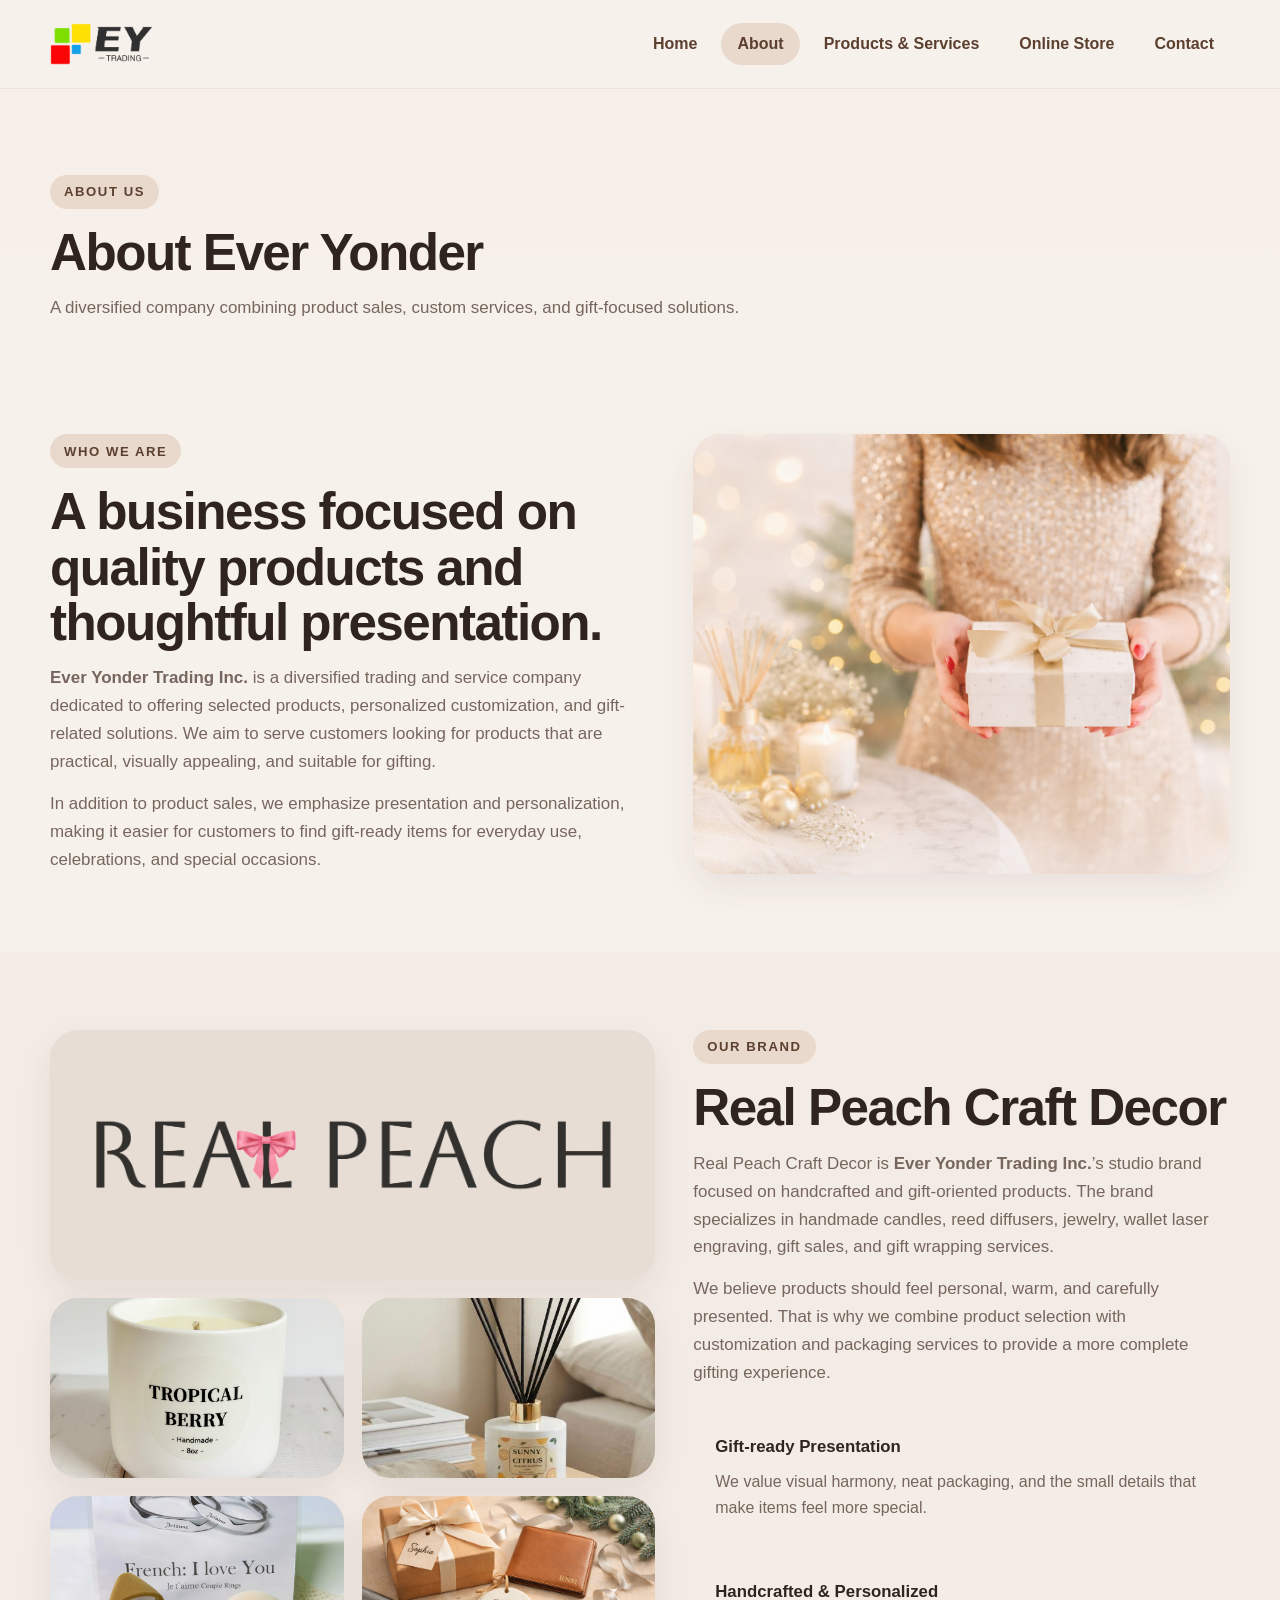
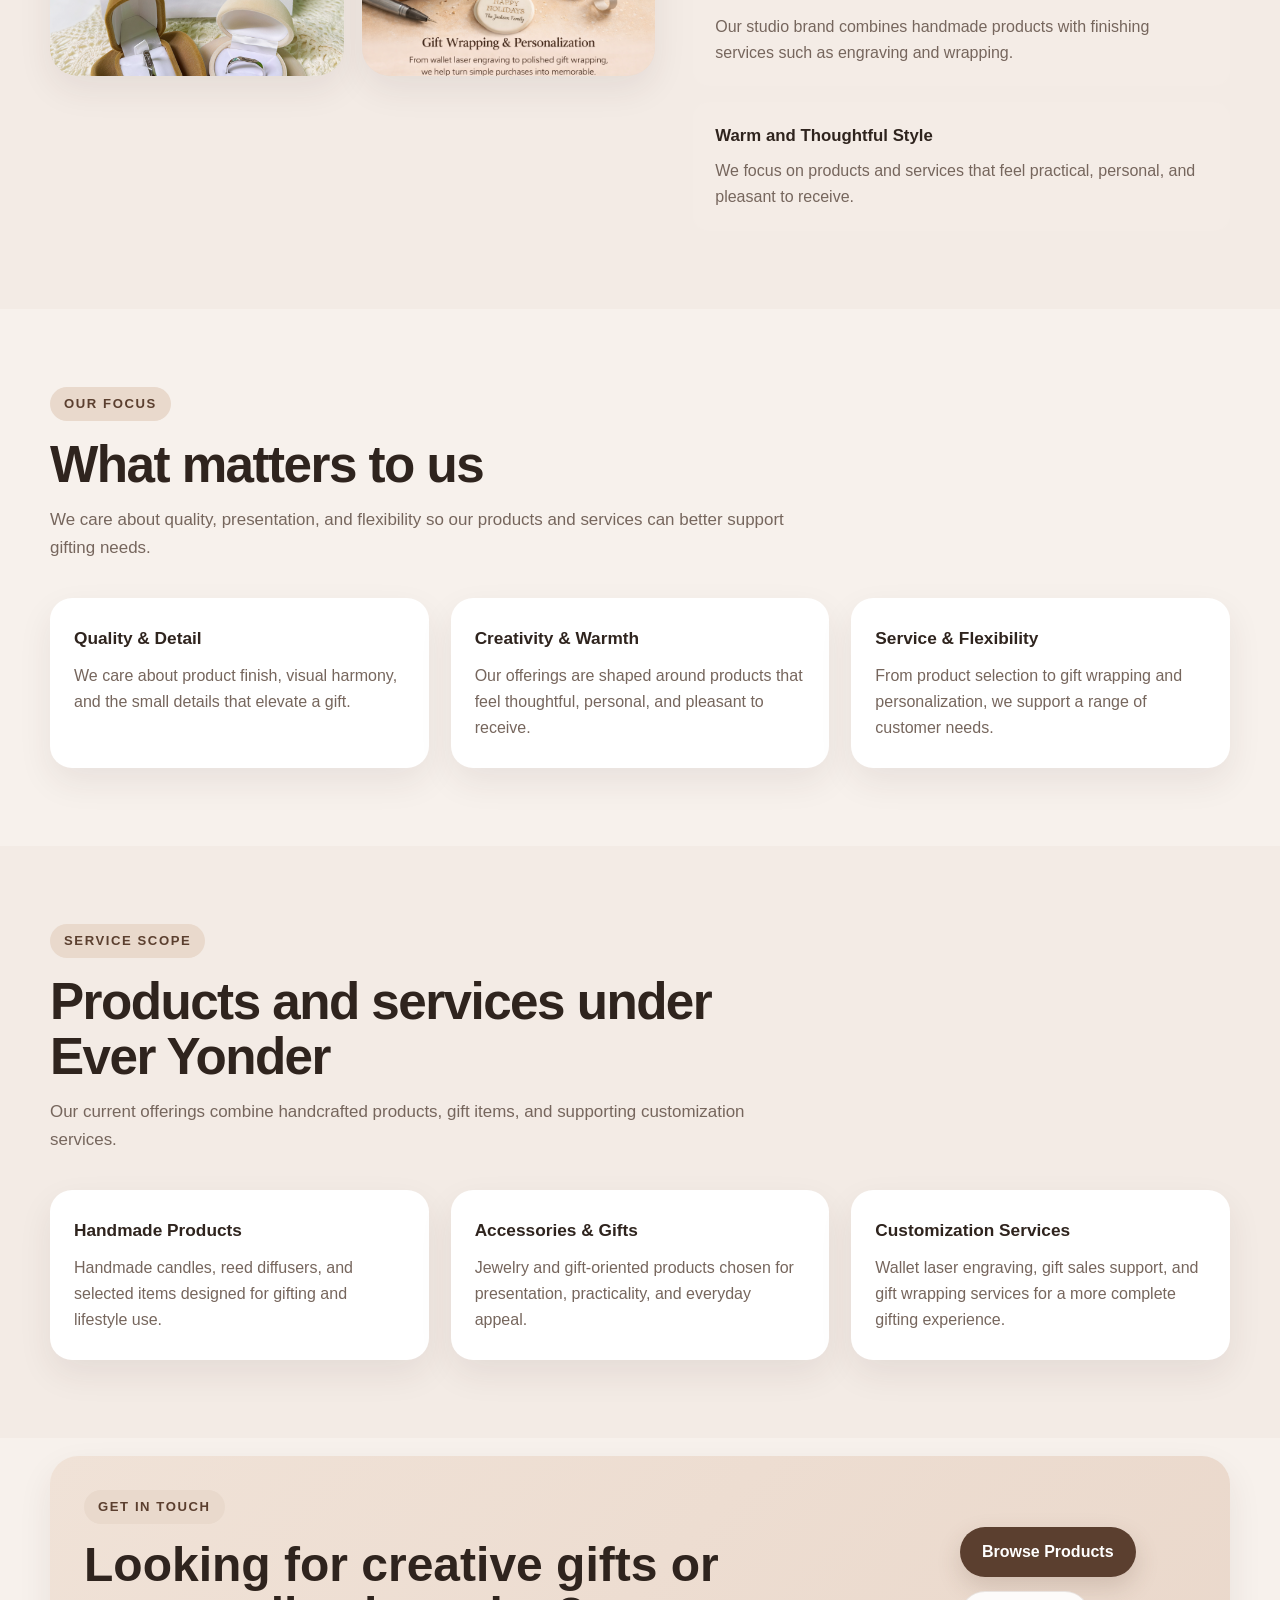
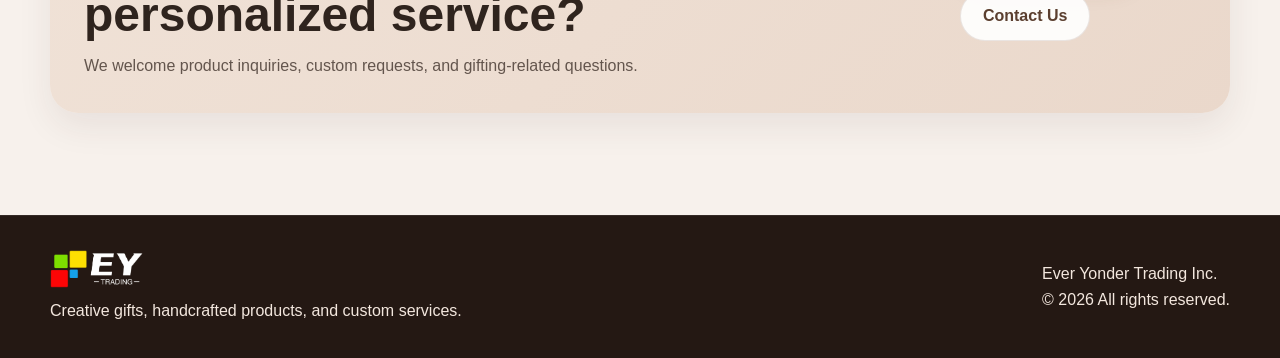
==== commit cb7d4fb8: "Update about.html" ====
--- a/about.html
+++ b/about.html
@@ -30,6 +30,7 @@
           <li><a href="index.html" class="nav-link">Home</a></li>
           <li><a href="about.html" class="nav-link active">About</a></li>
           <li><a href="products.html" class="nav-link">Products &amp; Services</a></li>
+          <li><a href="https://www.realpeach.ca" class="nav-link" target="_blank" rel="noopener noreferrer">Online Store</a></li>
           <li><a href="contact.html" class="nav-link">Contact</a></li>
         </ul>
       </nav>
@@ -51,9 +52,7 @@
       <div class="container split">
         <div class="split-text">
           <span class="eyebrow">Who We Are</span>
-          <h2 class="section-title">
-            A business focused on quality products and thoughtful presentation.
-          </h2>
+          <h2 class="section-title">A business focused on quality products and thoughtful presentation.</h2>
           <p class="section-text">
             <strong>Ever Yonder Trading Inc.</strong> is a diversified trading and service company dedicated
             to offering selected products, personalized customization, and gift-related solutions.
@@ -69,7 +68,7 @@
 
         <div class="split-media">
           <div class="image-panel about-hero-panel">
-            <img src="img/hero-bg.png" alt="Gift presentation" class="about-hero-image" />
+            <img src="img/hero-bg.png" alt="Gift presentation" class="panel-cover-image" />
           </div>
         </div>
       </div>
@@ -80,25 +79,21 @@
         <div class="split-media">
           <div class="brand-gallery">
             <div class="image-panel brand-gallery-large brand-logo-panel">
-              <img
-                src="img/real-peach-logo.png"
-                alt="Real Peach Craft Decor"
-                class="brand-logo-image"
-              />
+              <img src="img/real-peach-logo.png" alt="Real Peach Craft Decor" class="brand-logo-image" />
             </div>
 
             <div class="brand-gallery-grid">
               <div class="image-panel">
-                <img src="img/candle-collection.png" alt="Handmade candle collection" />
-              </div>
-              <div class="image-panel">
-                <img src="img/diffuser-collection.jpg" alt="Reed diffuser collection" />
-              </div>
-              <div class="image-panel">
-                <img src="img/jewelry-collection.png" alt="Jewelry collection" />
-              </div>
-              <div class="image-panel">
-                <img src="img/gift-wrapping.png" alt="Gift wrapping and personalization" />
+                <img src="img/candle-collection.png" alt="Handmade candle collection" class="panel-cover-image" />
+              </div>
+              <div class="image-panel">
+                <img src="img/diffuser-collection.jpg" alt="Reed diffuser collection" class="panel-cover-image" />
+              </div>
+              <div class="image-panel">
+                <img src="img/jewelry-collection.png" alt="Jewelry collection" class="panel-cover-image" />
+              </div>
+              <div class="image-panel">
+                <img src="img/gift-wrapping.png" alt="Gift wrapping and personalization" class="panel-cover-image" />
               </div>
             </div>
           </div>
@@ -121,26 +116,17 @@
           <div class="feature-list" style="margin-top: 26px;">
             <div class="feature-item">
               <h3>Gift-ready Presentation</h3>
-              <p>
-                We value visual harmony, neat packaging, and the small details
-                that make items feel more special.
-              </p>
+              <p>We value visual harmony, neat packaging, and the small details that make items feel more special.</p>
             </div>
 
             <div class="feature-item">
               <h3>Handcrafted &amp; Personalized</h3>
-              <p>
-                Our studio brand combines handmade products with finishing services
-                such as engraving and wrapping.
-              </p>
+              <p>Our studio brand combines handmade products with finishing services such as engraving and wrapping.</p>
             </div>
 
             <div class="feature-item">
               <h3>Warm and Thoughtful Style</h3>
-              <p>
-                We focus on products and services that feel practical, personal,
-                and pleasant to receive.
-              </p>
+              <p>We focus on products and services that feel practical, personal, and pleasant to receive.</p>
             </div>
           </div>
         </div>
@@ -161,26 +147,17 @@
         <div class="card-grid three">
           <article class="card info-card">
             <h3>Quality &amp; Detail</h3>
-            <p>
-              We care about product finish, visual harmony, and the small details
-              that elevate a gift.
-            </p>
+            <p>We care about product finish, visual harmony, and the small details that elevate a gift.</p>
           </article>
 
           <article class="card info-card">
             <h3>Creativity &amp; Warmth</h3>
-            <p>
-              Our offerings are shaped around products that feel thoughtful,
-              personal, and pleasant to receive.
-            </p>
+            <p>Our offerings are shaped around products that feel thoughtful, personal, and pleasant to receive.</p>
           </article>
 
           <article class="card info-card">
             <h3>Service &amp; Flexibility</h3>
-            <p>
-              From product selection to gift wrapping and personalization,
-              we support a range of customer needs.
-            </p>
+            <p>From product selection to gift wrapping and personalization, we support a range of customer needs.</p>
           </article>
         </div>
       </div>
@@ -192,34 +169,24 @@
           <span class="eyebrow">Service Scope</span>
           <h2 class="section-title">Products and services under Ever Yonder</h2>
           <p class="section-text">
-            Our current offerings combine handcrafted products, gift items,
-            and supporting customization services.
+            Our current offerings combine handcrafted products, gift items, and supporting customization services.
           </p>
         </div>
 
         <div class="card-grid three">
           <article class="card info-card">
             <h3>Handmade Products</h3>
-            <p>
-              Handmade candles, reed diffusers, and selected items designed
-              for gifting and lifestyle use.
-            </p>
+            <p>Handmade candles, reed diffusers, and selected items designed for gifting and lifestyle use.</p>
           </article>
 
           <article class="card info-card">
             <h3>Accessories &amp; Gifts</h3>
-            <p>
-              Jewelry and gift-oriented products chosen for presentation,
-              practicality, and everyday appeal.
-            </p>
+            <p>Jewelry and gift-oriented products chosen for presentation, practicality, and everyday appeal.</p>
           </article>
 
           <article class="card info-card">
             <h3>Customization Services</h3>
-            <p>
-              Wallet laser engraving, gift sales support, and gift wrapping services
-              for a more complete gifting experience.
-            </p>
+            <p>Wallet laser engraving, gift sales support, and gift wrapping services for a more complete gifting experience.</p>
           </article>
         </div>
       </div>
@@ -231,9 +198,7 @@
           <div>
             <span class="eyebrow">Get in Touch</span>
             <h2>Looking for creative gifts or personalized service?</h2>
-            <p>
-              We welcome product inquiries, custom requests, and gifting-related questions.
-            </p>
+            <p>We welcome product inquiries, custom requests, and gifting-related questions.</p>
           </div>
           <div class="cta-actions">
             <a href="products.html" class="btn btn-primary">Browse Products</a>
--- a/css/styles.css
+++ b/css/styles.css
@@ -268,7 +268,7 @@
   background: #fff;
 }
 
-/* Split section */
+/* Split sections */
 .split {
   display: grid;
   grid-template-columns: 1.06fr 0.94fr;
@@ -292,19 +292,39 @@
   border-radius: var(--radius-xl);
   box-shadow: var(--shadow);
   background: #e8ddd4;
+  width: 100%;
 }
 
 .image-panel img {
   width: 100%;
   height: 100%;
   object-fit: cover;
+  object-position: center;
+}
+
+.panel-cover-image {
+  width: 100%;
+  height: 100%;
+  object-fit: cover;
+  object-position: center;
 }
 
 .home-image-panel {
-  min-height: 520px;
-}
-
-/* Product brand section */
+  height: 520px;
+}
+
+.about-hero-panel {
+  height: 440px;
+}
+
+.about-hero-image {
+  width: 100%;
+  height: 100%;
+  object-fit: cover;
+  object-position: center;
+}
+
+/* Product brand / About brand gallery */
 .split-product-brand {
   align-items: start;
 }
@@ -315,7 +335,23 @@
 }
 
 .brand-gallery-large {
-  min-height: 290px;
+  height: 290px;
+}
+
+.brand-logo-panel {
+  height: 250px;
+  background: #e8ddd4;
+  display: flex;
+  align-items: center;
+  justify-content: center;
+  padding: 24px;
+}
+
+.brand-logo-image {
+  width: 100%;
+  height: 100%;
+  object-fit: contain;
+  object-position: center;
 }
 
 .brand-gallery-grid {
@@ -325,10 +361,24 @@
 }
 
 .brand-gallery-grid .image-panel {
-  min-height: 180px;
-}
-
-/* Card grids */
+  height: 180px;
+}
+
+/* Page hero */
+.page-hero {
+  padding: 86px 0 34px;
+  background: linear-gradient(180deg, #f6eee8 0%, #f7f1ec 100%);
+}
+
+.page-hero .section-title {
+  max-width: 900px;
+}
+
+.page-hero .section-text {
+  max-width: 760px;
+}
+
+/* Cards */
 .card-grid {
   display: grid;
   gap: 22px;
@@ -403,80 +453,7 @@
   color: var(--muted);
 }
 
-/* CTA */
-.cta-section {
-  padding-top: 18px;
-}
-
-.cta-box {
-  display: flex;
-  align-items: center;
-  justify-content: space-between;
-  gap: 28px;
-  padding: 34px;
-  border-radius: var(--radius-xl);
-  background: linear-gradient(135deg, #f0e2d7 0%, #ead8cb 100%);
-  box-shadow: var(--shadow);
-}
-
-.cta-box h2 {
-  margin: 0 0 12px;
-  font-size: clamp(1.8rem, 4vw, 3rem);
-  line-height: 1.05;
-}
-
-.cta-box p {
-  margin: 0;
-  color: #63554d;
-  max-width: 760px;
-}
-
-.cta-actions {
-  display: flex;
-  flex-wrap: wrap;
-  gap: 14px;
-}
-
-/* Footer */
-.site-footer {
-  margin-top: 24px;
-  padding: 34px 0;
-  border-top: 1px solid rgba(255, 255, 255, 0.08);
-  background: #241813;
-}
-
-.footer-wrap {
-  display: flex;
-  justify-content: space-between;
-  gap: 24px;
-  align-items: center;
-}
-
-.footer-logo {
-  height: 38px;
-  width: auto;
-  margin-bottom: 10px;
-}
-
-.site-footer p {
-  margin: 0;
-  color: #f3e7de;
-}
-
-/* Shared page sections */
-.page-hero {
-  padding: 86px 0 34px;
-  background: linear-gradient(180deg, #f6eee8 0%, #f7f1ec 100%);
-}
-
-.page-hero .section-title {
-  max-width: 900px;
-}
-
-.page-hero .section-text {
-  max-width: 760px;
-}
-
+/* Generic panels */
 .stack {
   display: grid;
   gap: 22px;
@@ -517,6 +494,48 @@
 .feature-item p {
   margin: 0;
   color: var(--muted);
+}
+
+/* Optional product group layout if used */
+.product-groups {
+  gap: 34px;
+}
+
+.product-group {
+  padding: 28px;
+  border-radius: var(--radius-xl);
+  background: rgba(255, 255, 255, 0.58);
+  box-shadow: var(--shadow-soft);
+}
+
+.group-head {
+  margin-bottom: 22px;
+  max-width: 760px;
+}
+
+.group-head h3 {
+  margin: 10px 0 8px;
+  font-size: 1.7rem;
+  line-height: 1.15;
+}
+
+.group-head p {
+  margin: 0;
+  color: var(--muted);
+}
+
+.group-label {
+  display: inline-flex;
+  align-items: center;
+  min-height: 32px;
+  padding: 0 14px;
+  border-radius: var(--radius-sm);
+  background: var(--accent);
+  color: var(--primary);
+  font-size: 0.8rem;
+  font-weight: 700;
+  letter-spacing: 0.08em;
+  text-transform: uppercase;
 }
 
 /* Contact */
@@ -599,6 +618,70 @@
   display: block;
 }
 
+/* CTA */
+.cta-section {
+  padding-top: 18px;
+}
+
+.cta-box {
+  display: flex;
+  align-items: center;
+  justify-content: space-between;
+  gap: 28px;
+  padding: 34px;
+  border-radius: var(--radius-xl);
+  background: linear-gradient(135deg, #f0e2d7 0%, #ead8cb 100%);
+  box-shadow: var(--shadow);
+}
+
+.cta-box h2 {
+  margin: 0 0 12px;
+  font-size: clamp(1.8rem, 4vw, 3rem);
+  line-height: 1.05;
+}
+
+.cta-box p {
+  margin: 0;
+  color: #63554d;
+  max-width: 760px;
+}
+
+.cta-actions {
+  display: flex;
+  flex-wrap: wrap;
+  gap: 14px;
+}
+
+/* Footer only dark */
+.site-footer {
+  margin-top: 24px;
+  padding: 34px 0;
+  border-top: 1px solid rgba(255, 255, 255, 0.08);
+  background: #241813;
+}
+
+.footer-wrap {
+  display: flex;
+  justify-content: space-between;
+  gap: 24px;
+  align-items: center;
+}
+
+.footer-logo {
+  height: 38px;
+  width: auto;
+  margin-bottom: 10px;
+}
+
+.site-footer p {
+  margin: 0;
+  color: #f3e7de;
+}
+
+.site-footer a {
+  color: #ffffff;
+}
+
 /* Responsive */
 @media (max-width: 1100px) {
   .card-grid.four {
@@ -615,7 +698,11 @@
   }
 
   .home-image-panel {
-    min-height: 420px;
+    height: 420px;
+  }
+
+  .about-hero-panel {
+    height: 380px;
   }
 
   .cta-box,
@@ -692,11 +779,20 @@
   }
 
   .home-image-panel {
-    min-height: 300px;
+    height: 300px;
+  }
+
+  .about-hero-panel {
+    height: 300px;
+  }
+
+  .brand-logo-panel {
+    height: 180px;
+    padding: 18px;
   }
 
   .brand-gallery-large {
-    min-height: 240px;
+    height: 220px;
   }
 
   .brand-gallery-grid {
@@ -704,10 +800,18 @@
   }
 
   .brand-gallery-grid .image-panel {
-    min-height: 220px;
+    height: 220px;
   }
 
   .cta-box {
     padding: 24px 20px;
   }
-}
+
+  .product-group {
+    padding: 20px;
+  }
+
+  .group-head h3 {
+    font-size: 1.4rem;
+  }
+}
